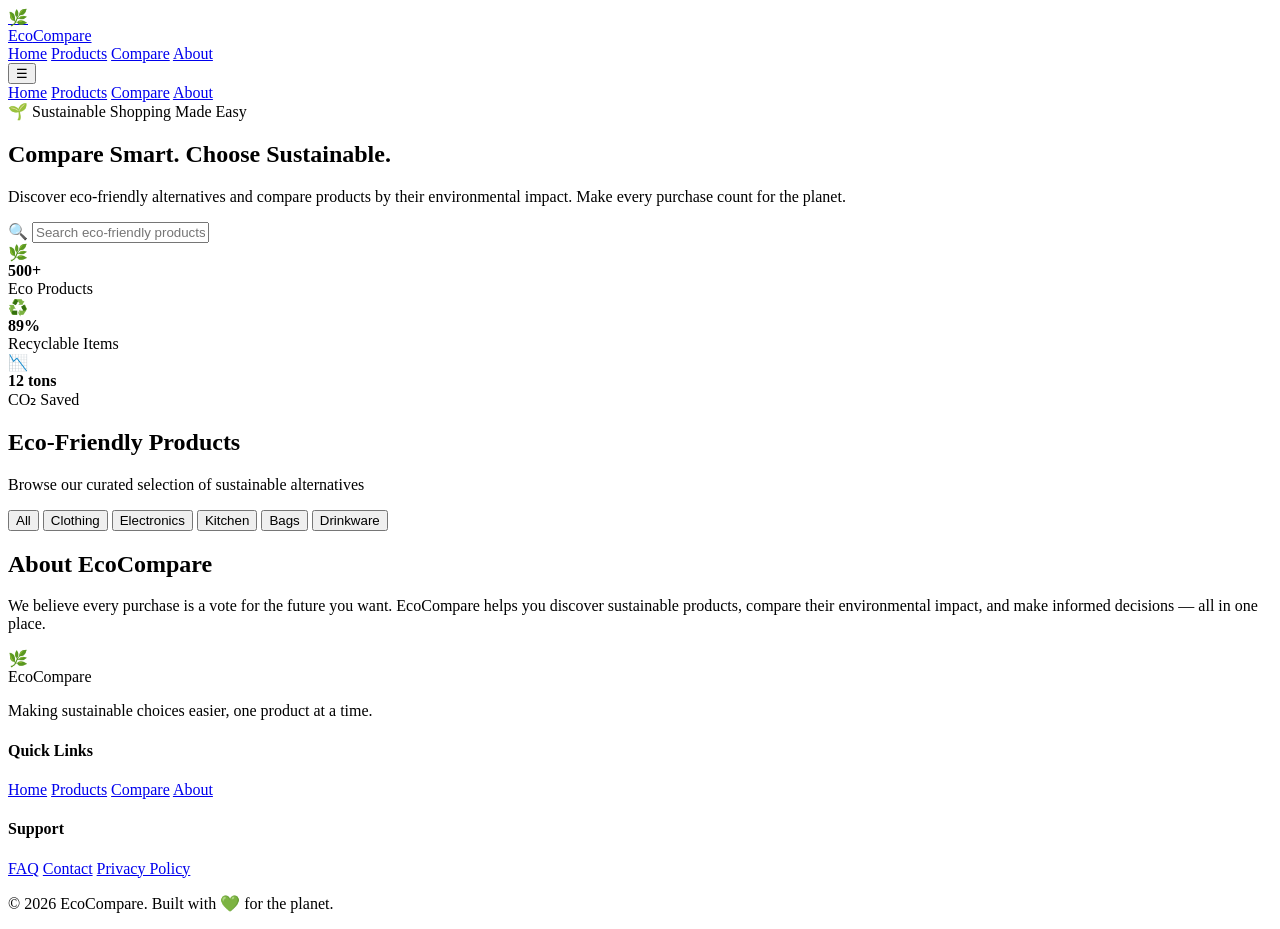
==== index.html @ d8091daf "Add files via upload" ====
<!DOCTYPE html>
<html lang="en">
<head>
  <meta charset="UTF-8" />
  <meta name="viewport" content="width=device-width, initial-scale=1.0" />
  <title>EcoCompare — Compare Smart. Choose Sustainable.</title>
  <meta name="description" content="Compare eco-friendly products side by side. Discover sustainable alternatives and make every purchase count for the planet." />
  <link rel="icon" href="/favicon.ico" />
  <link rel="stylesheet" href="/style.css" />
  <link href="https://fonts.googleapis.com/css2?family=Plus+Jakarta+Sans:wght@400;500;600;700;800&family=Space+Grotesk:wght@400;500;600;700&display=swap" rel="stylesheet" />
</head>
<body>

  <!-- Navbar -->
  <nav class="navbar" id="navbar">
    <div class="nav-container">
      <a href="#" class="logo">
        <div class="logo-icon">🌿</div>
        <span class="logo-text">Eco<span class="logo-highlight">Compare</span></span>
      </a>
      <div class="nav-links">
        <a href="#home">Home</a>
        <a href="#products">Products</a>
        <a href="#compare">Compare</a>
        <a href="#about">About</a>
      </div>
      <button class="mobile-menu-btn" id="mobileMenuBtn" aria-label="Toggle menu">☰</button>
    </div>
    <div class="mobile-nav" id="mobileNav">
      <a href="#home">Home</a>
      <a href="#products">Products</a>
      <a href="#compare">Compare</a>
      <a href="#about">About</a>
    </div>
  </nav>

  <!-- Hero Section -->
  <section class="hero" id="home">
    <div class="hero-bg-circle hero-bg-circle-1"></div>
    <div class="hero-bg-circle hero-bg-circle-2"></div>
    <div class="hero-content fade-in">
      <div class="hero-badge">
        <span>🌱</span> Sustainable Shopping Made Easy
      </div>
      <h1>Compare Smart. <span class="gradient-text">Choose Sustainable.</span></h1>
      <p class="hero-subtitle">
        Discover eco-friendly alternatives and compare products by their environmental impact. Make every purchase count for the planet.
      </p>
      <div class="search-container">
        <span class="search-icon">🔍</span>
        <input type="text" id="searchInput" placeholder="Search eco-friendly products..." />
      </div>
    </div>
    <div class="stats fade-in">
      <div class="stat-card">
        <div class="stat-icon">🌿</div>
        <div><strong>500+</strong><br /><span>Eco Products</span></div>
      </div>
      <div class="stat-card">
        <div class="stat-icon">♻️</div>
        <div><strong>89%</strong><br /><span>Recyclable Items</span></div>
      </div>
      <div class="stat-card">
        <div class="stat-icon">📉</div>
        <div><strong>12 tons</strong><br /><span>CO₂ Saved</span></div>
      </div>
    </div>
  </section>

  <!-- Products Section -->
  <section class="products-section" id="products">
    <div class="section-header fade-in">
      <h2>Eco-Friendly Products</h2>
      <p>Browse our curated selection of sustainable alternatives</p>
    </div>
    <div class="category-filters">
  <button onclick="filterCategory('All')">All</button>
  <button onclick="filterCategory('Clothing')">Clothing</button>
  <button onclick="filterCategory('Electronics')">Electronics</button>
  <button onclick="filterCategory('Kitchen')">Kitchen</button>
  <button onclick="filterCategory('Bags')">Bags</button>
  <button onclick="filterCategory('Drinkware')">Drinkware</button>
</div>
    <div class="products-grid" id="productsGrid">
      <!-- Cards injected by JS -->
    </div>
    
    <p class="no-results" id="noResults" style="display:none;">No products found matching your search.</p>
  </section>

  <!-- Comparison Section -->
  <section class="comparison-section" id="compare" style="display:none;">
    <div class="section-header fade-in">
      <h2>Product Comparison</h2>
      <p>See how your selected products stack up side by side</p>
    </div>
    <div class="comparison-table-wrapper" id="comparisonTableWrapper">
      <!-- Table injected by JS -->
    </div>
  </section>

  <p class="compare-hint" id="compareHint" style="display:none;">Select at least one more product to compare</p>

  <!-- About Section -->
  <section class="about-section" id="about">
    <div class="about-content fade-in">
      <h2>About EcoCompare</h2>
      <p>We believe every purchase is a vote for the future you want. EcoCompare helps you discover sustainable products, compare their environmental impact, and make informed decisions — all in one place.</p>
    </div>
  </section>

  <!-- Footer -->
  <footer class="footer">
    <div class="footer-container">
      <div class="footer-brand">
        <div class="logo">
          <div class="logo-icon">🌿</div>
          <span class="logo-text">Eco<span class="logo-highlight">Compare</span></span>
        </div>
        <p>Making sustainable choices easier, one product at a time.</p>
      </div>
      <div class="footer-links">
        <h4>Quick Links</h4>
        <a href="#home">Home</a>
        <a href="#products">Products</a>
        <a href="#compare">Compare</a>
        <a href="#about">About</a>
      </div>
      <div class="footer-links">
        <h4>Support</h4>
        <a href="#">FAQ</a>
        <a href="#">Contact</a>
        <a href="#">Privacy Policy</a>
      </div>
    </div>
    <div class="footer-bottom">
      <p>© 2026 EcoCompare. Built with 💚 for the planet.</p>
    </div>
  </footer>

  <script src="/script.js"></script>
</body>
</html>
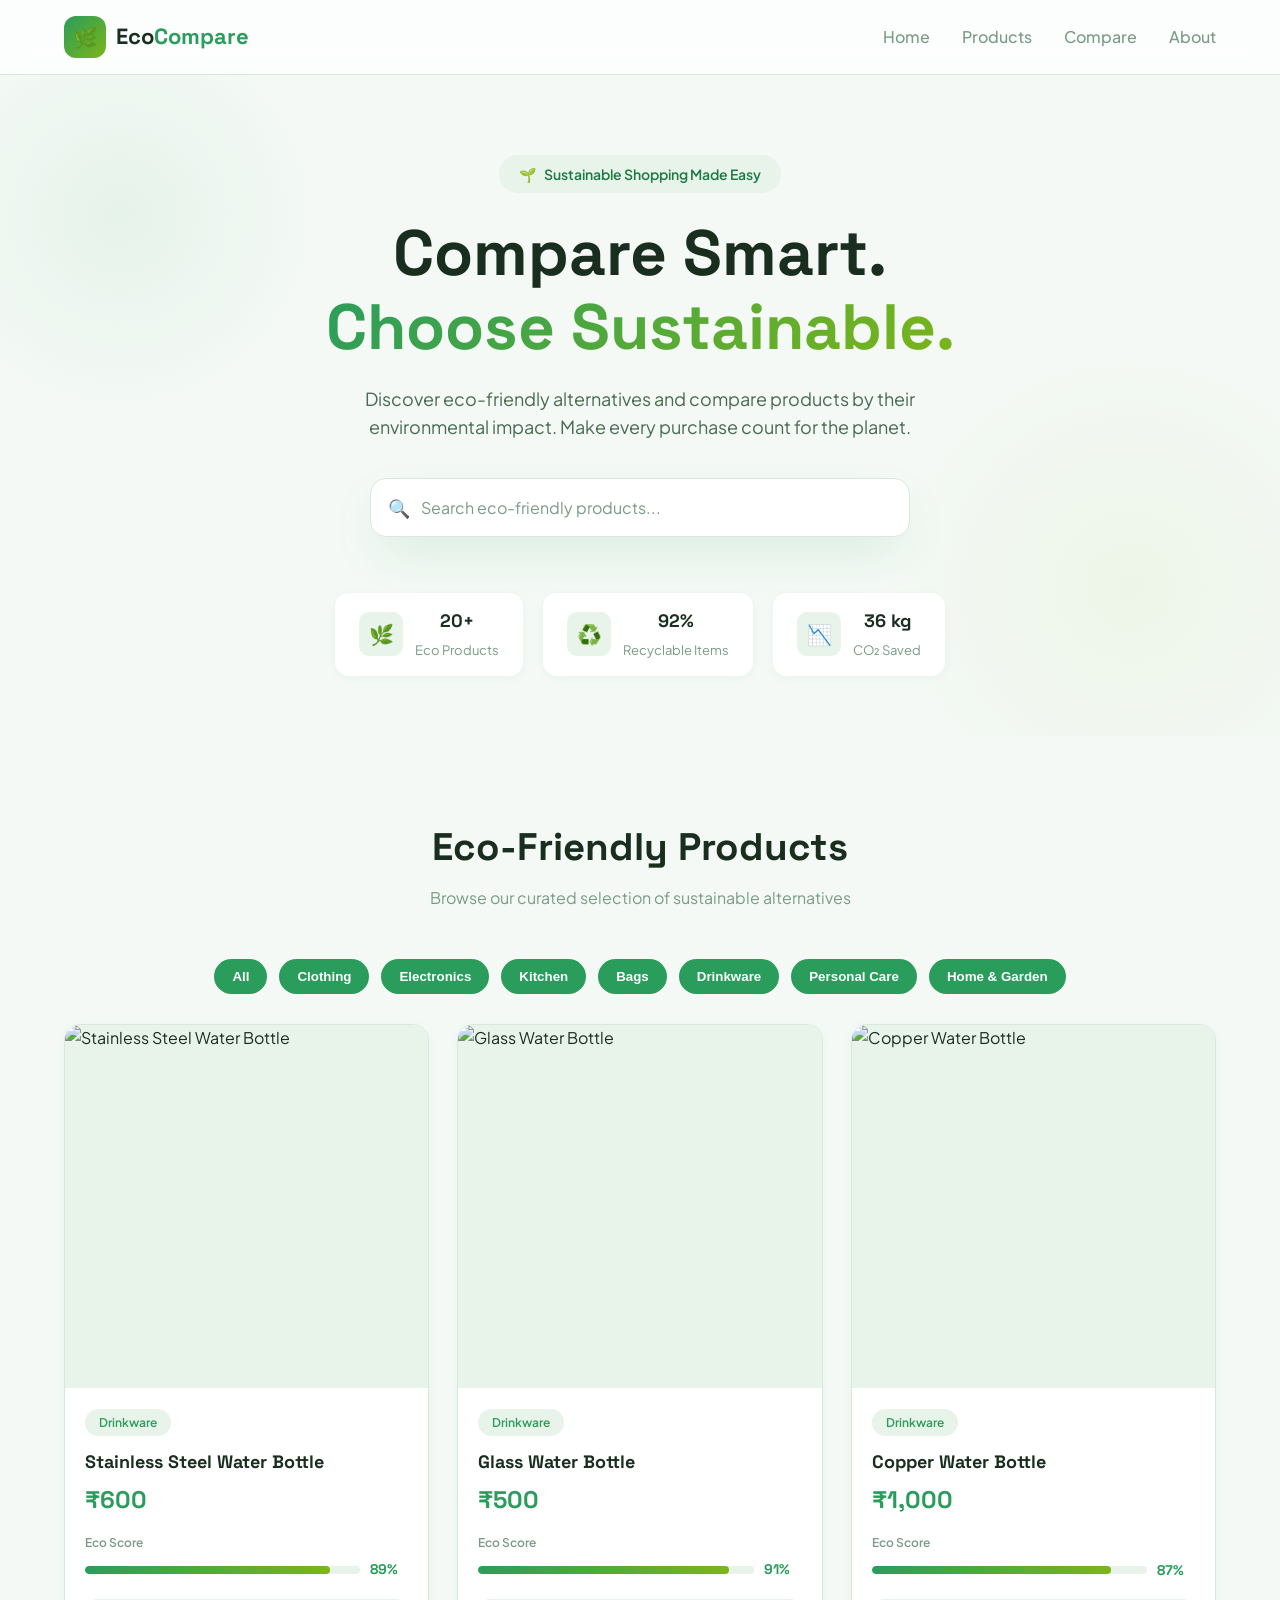
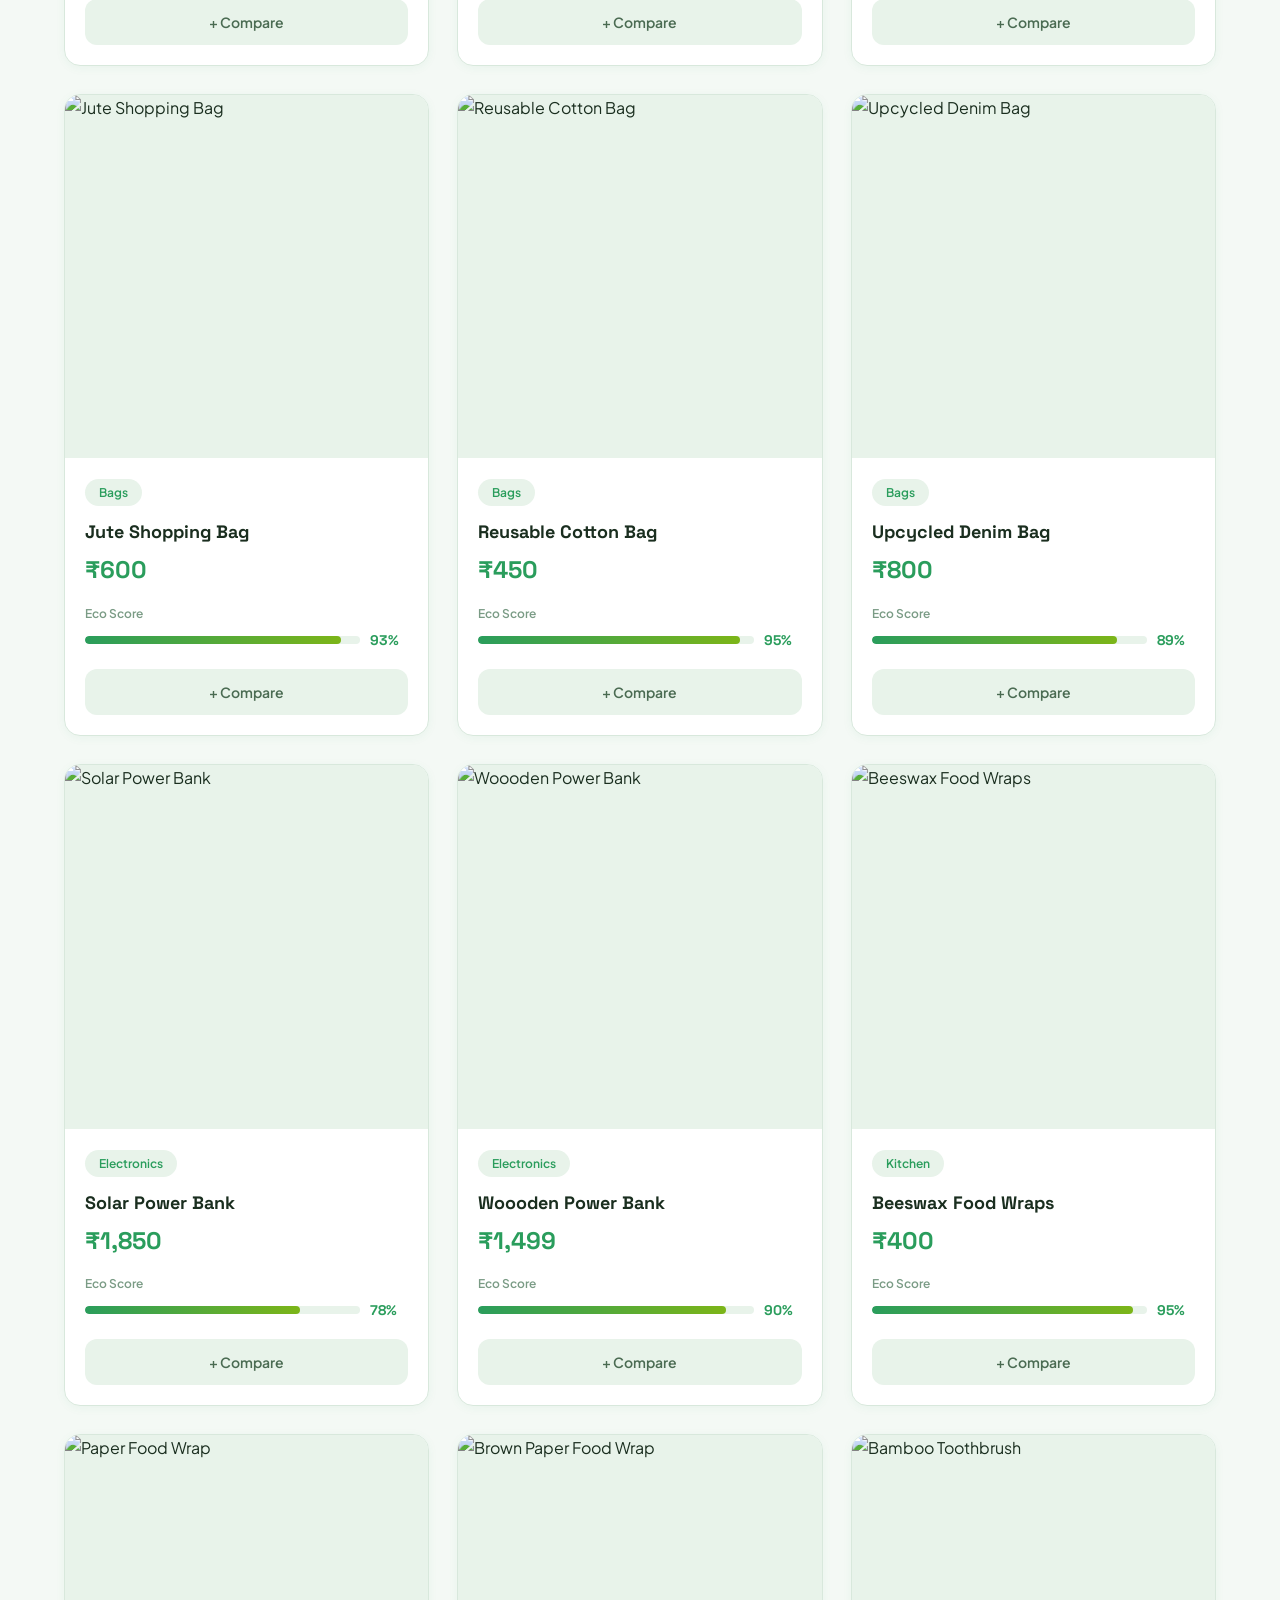
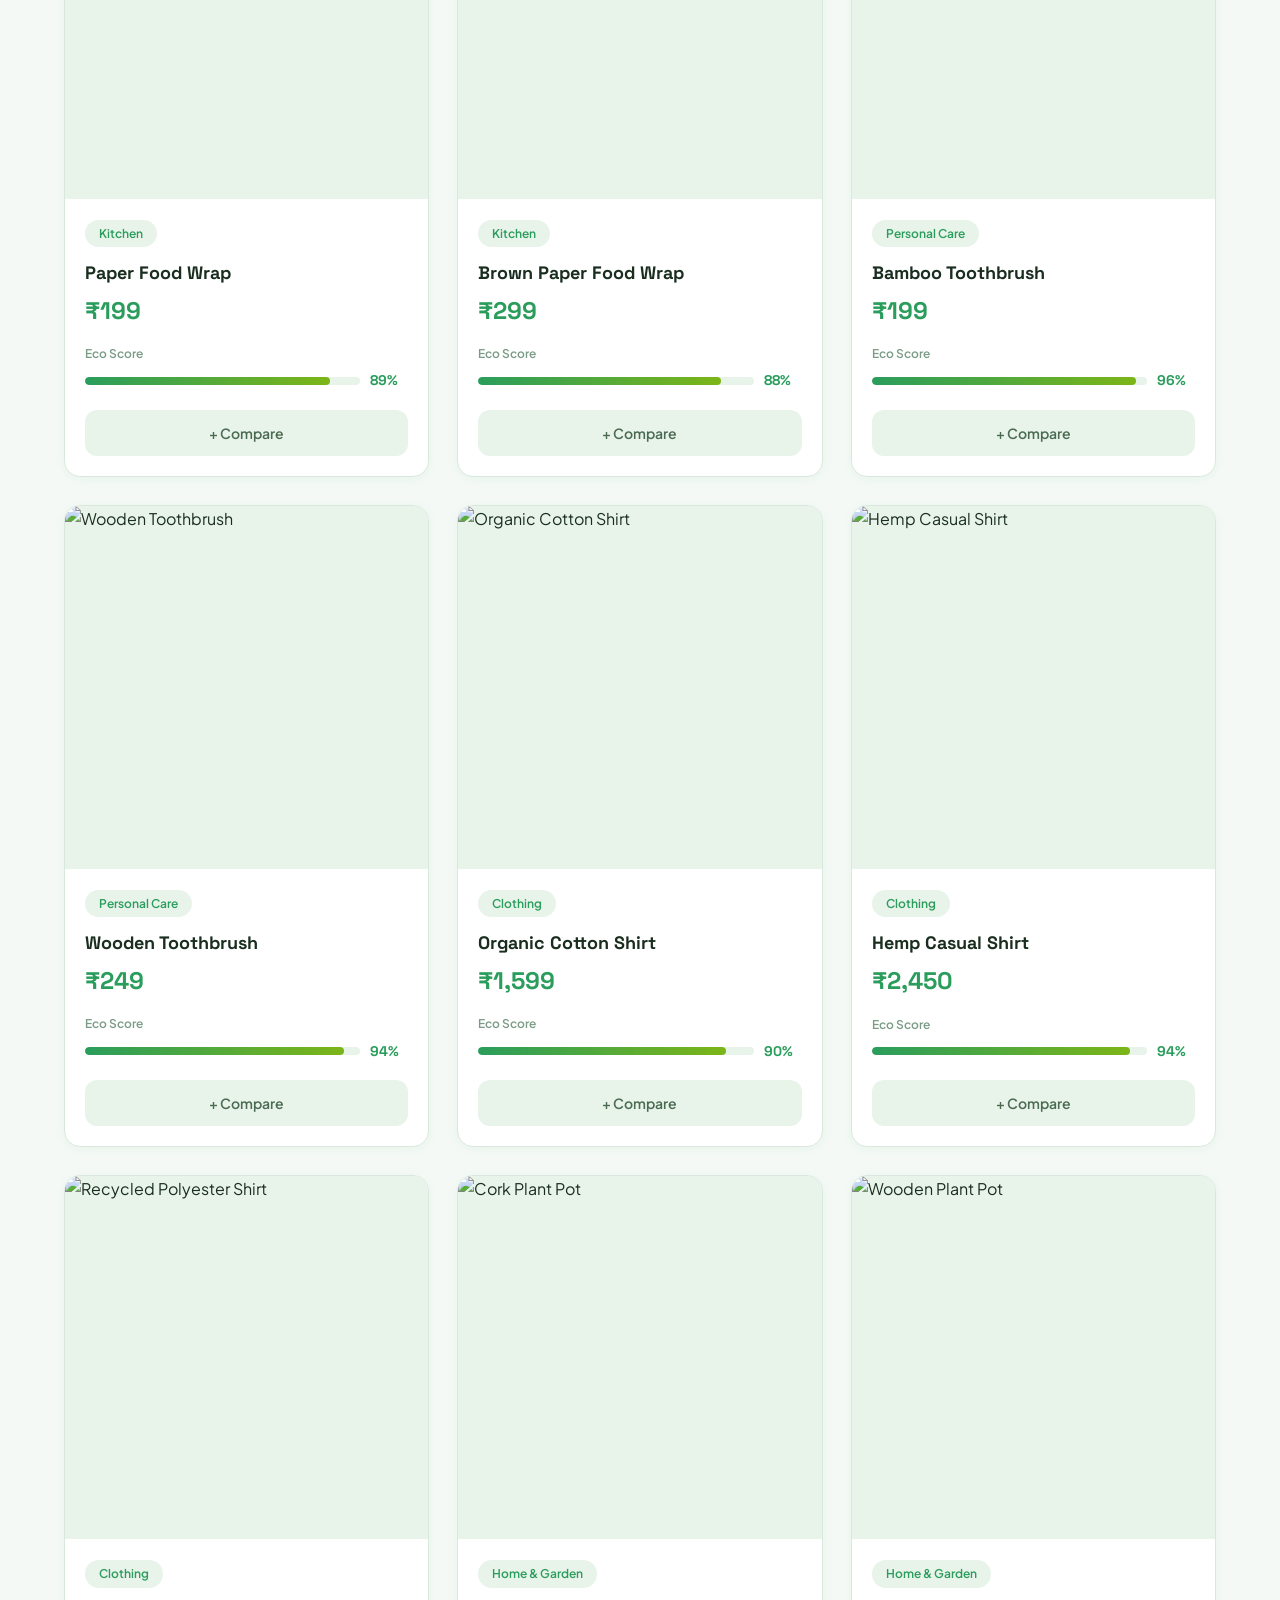
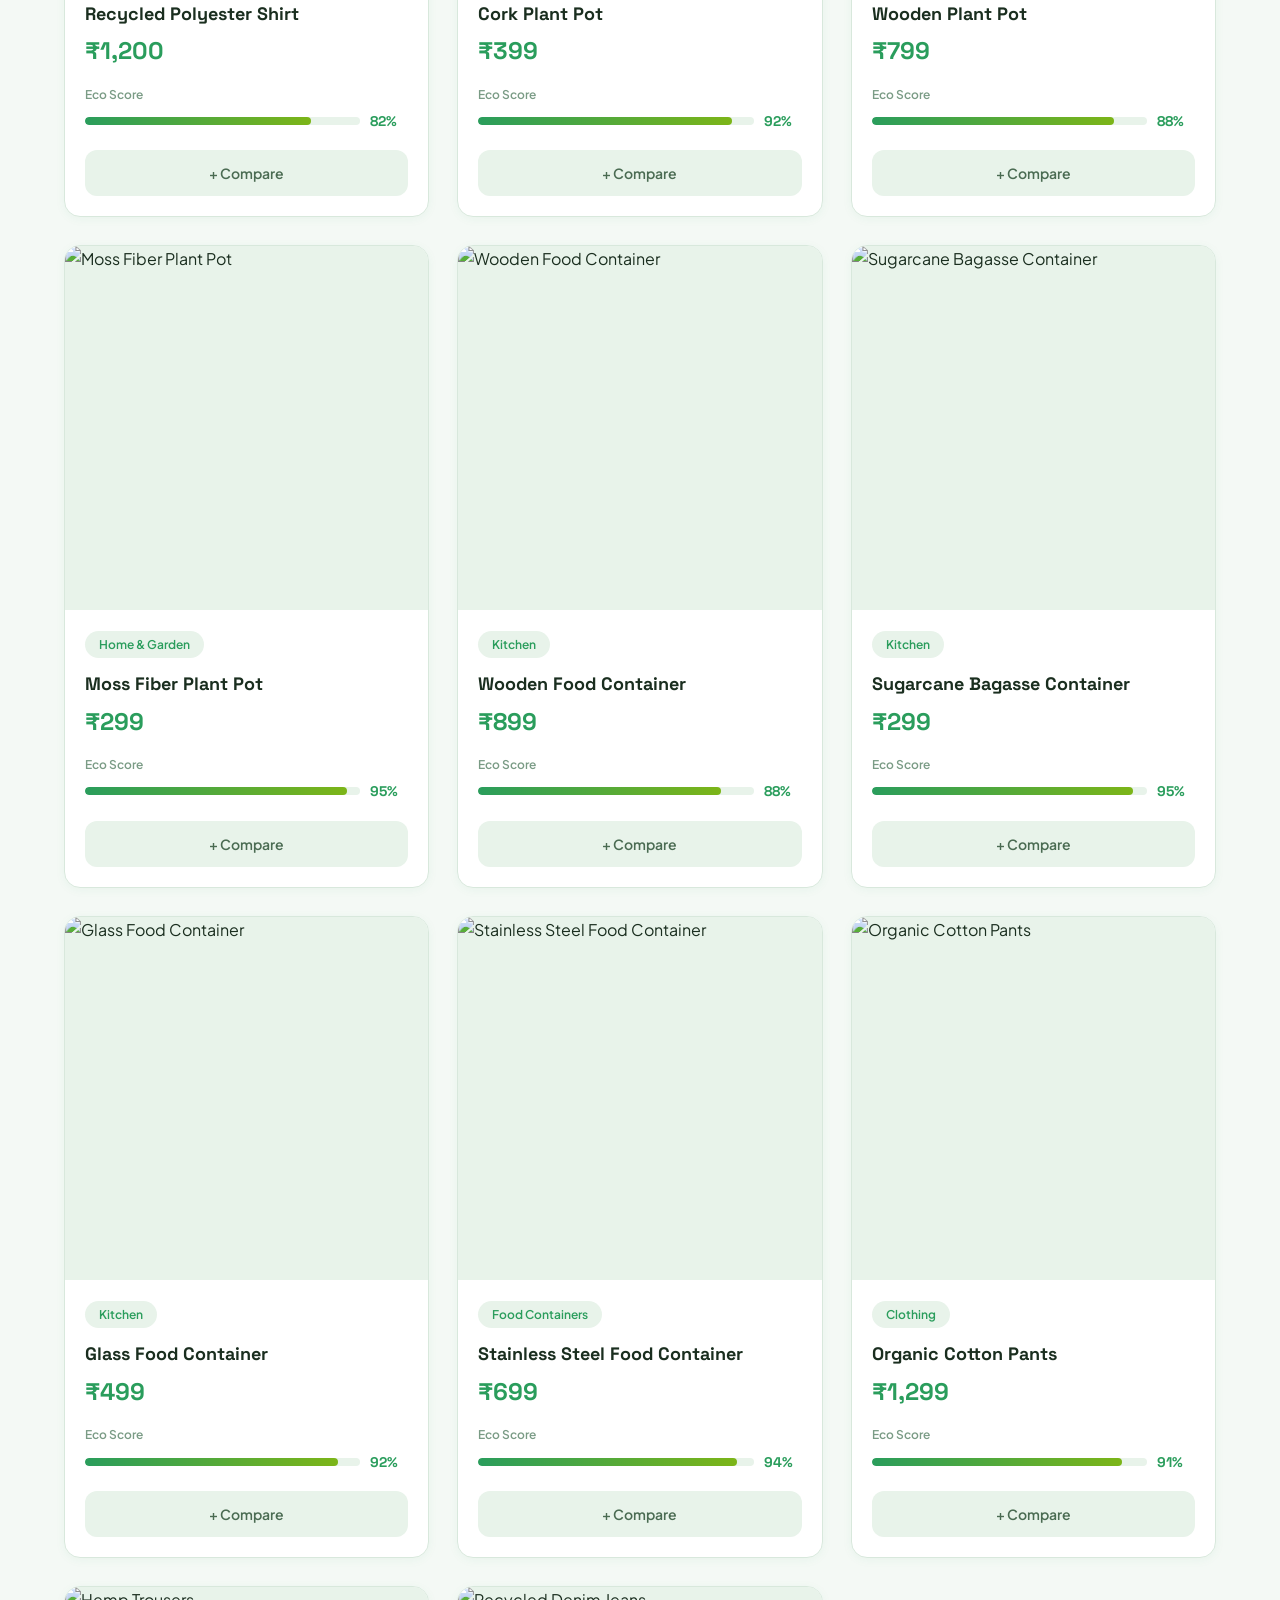
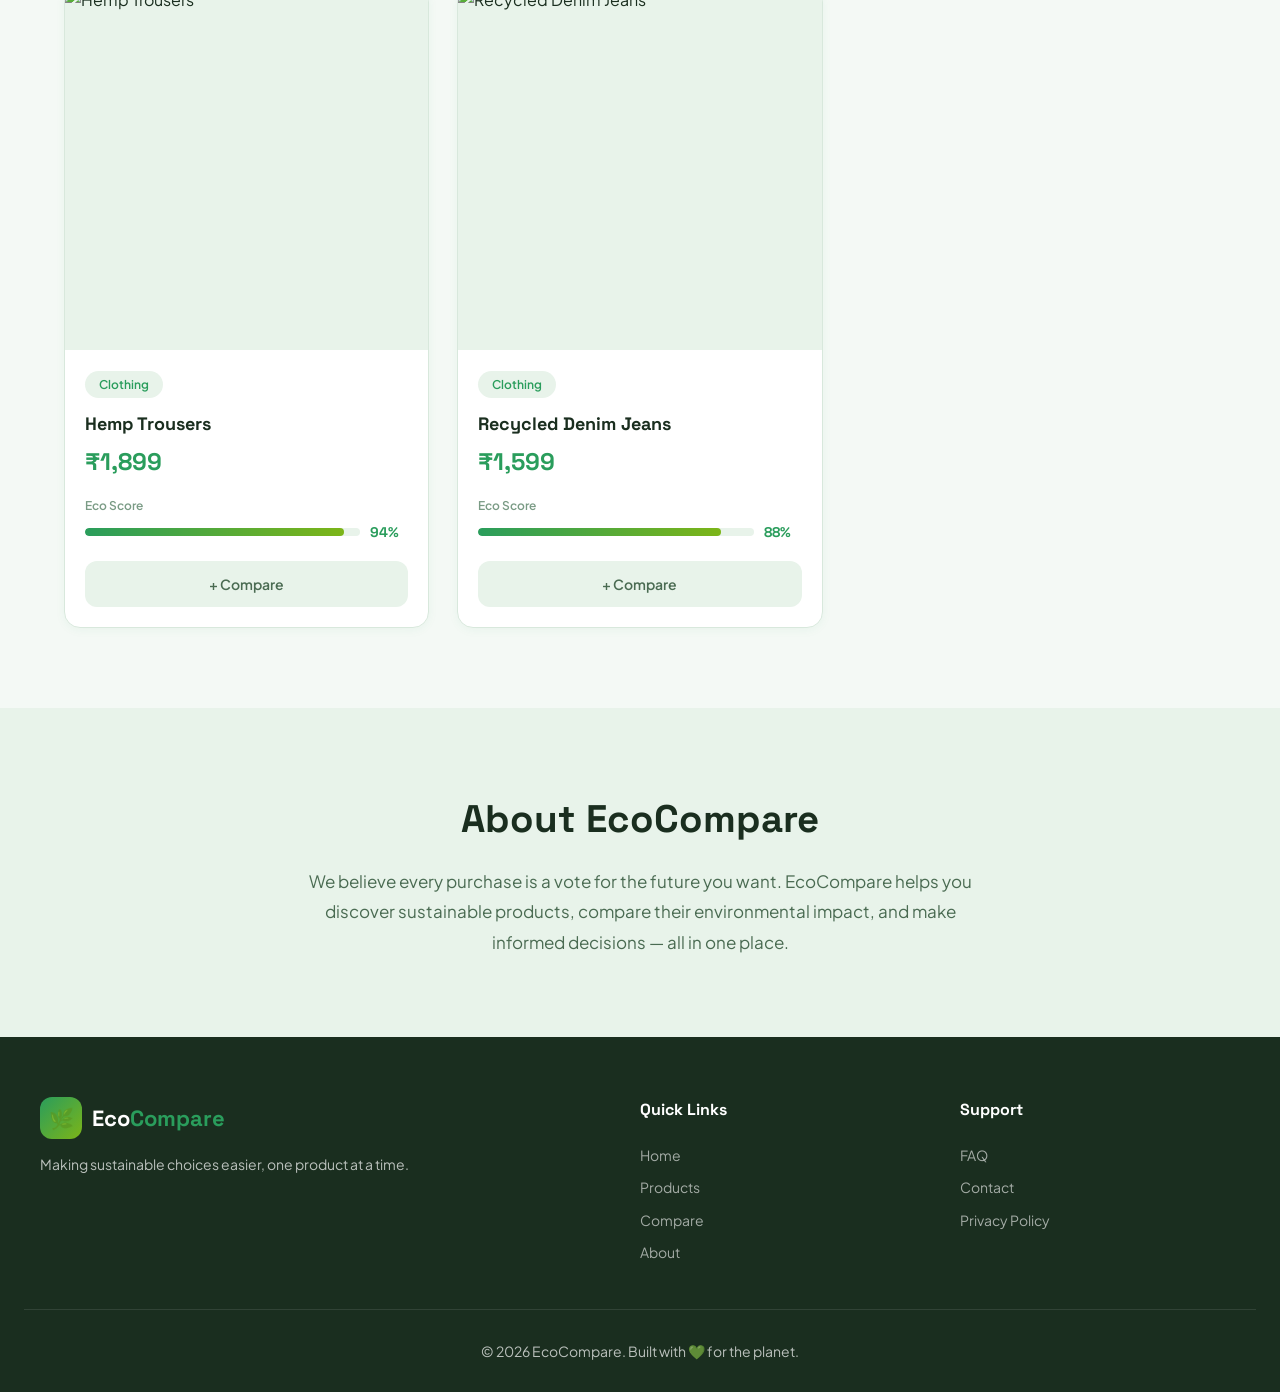
==== commit f63f8716: "Revise product stats and enhance category filters Updated product statistics and added new categorie" ====
--- a/index.html
+++ b/index.html
@@ -54,15 +54,15 @@
     <div class="stats fade-in">
       <div class="stat-card">
         <div class="stat-icon">🌿</div>
-        <div><strong>500+</strong><br /><span>Eco Products</span></div>
+        <div><strong>20+</strong><br /><span>Eco Products</span></div>
       </div>
       <div class="stat-card">
         <div class="stat-icon">♻️</div>
-        <div><strong>89%</strong><br /><span>Recyclable Items</span></div>
+        <div><strong>92%</strong><br /><span>Recyclable Items</span></div>
       </div>
       <div class="stat-card">
         <div class="stat-icon">📉</div>
-        <div><strong>12 tons</strong><br /><span>CO₂ Saved</span></div>
+        <div><strong>36 kg</strong><br /><span>CO₂ Saved</span></div>
       </div>
     </div>
   </section>
@@ -74,12 +74,14 @@
       <p>Browse our curated selection of sustainable alternatives</p>
     </div>
     <div class="category-filters">
-  <button onclick="filterCategory('All')">All</button>
-  <button onclick="filterCategory('Clothing')">Clothing</button>
-  <button onclick="filterCategory('Electronics')">Electronics</button>
-  <button onclick="filterCategory('Kitchen')">Kitchen</button>
-  <button onclick="filterCategory('Bags')">Bags</button>
-  <button onclick="filterCategory('Drinkware')">Drinkware</button>
+<button onclick="filterCategory('All')">All</button>
+<button onclick="filterCategory('Clothing')">Clothing</button>
+<button onclick="filterCategory('Electronics')">Electronics</button>
+<button onclick="filterCategory('Kitchen')">Kitchen</button>
+<button onclick="filterCategory('Bags')">Bags</button>
+<button onclick="filterCategory('Drinkware')">Drinkware</button>
+<button onclick="filterCategory('Personal Care')">Personal Care</button>
+<button onclick="filterCategory('Home & Garden')">Home & Garden</button>
 </div>
     <div class="products-grid" id="productsGrid">
       <!-- Cards injected by JS -->
--- a/style.css
+++ b/style.css
@@ -0,0 +1,743 @@
+/* ===== CSS Variables ===== */
+:root {
+  --primary: #2a9d5c;
+  --primary-light: #34c06d;
+  --primary-dark: #1e7a45;
+  --accent: #7cb518;
+  --background: #f4f9f5;
+  --card-bg: #ffffff;
+  --text-dark: #1a2e1f;
+  --text-medium: #4a6b52;
+  --text-light: #7a9b85;
+  --border: #d8e8dc;
+  --secondary-bg: #e8f3ea;
+  --destructive: #e84855;
+  --shadow-sm: 0 2px 12px -2px rgba(42, 157, 92, 0.08);
+  --shadow-md: 0 8px 30px -6px rgba(42, 157, 92, 0.12);
+  --shadow-lg: 0 20px 50px -12px rgba(42, 157, 92, 0.18);
+  --radius: 16px;
+  --font-heading: 'Space Grotesk', sans-serif;
+  --font-body: 'Plus Jakarta Sans', sans-serif;
+}
+
+/* ===== Reset & Base ===== */
+*, *::before, *::after {
+  margin: 0;
+  padding: 0;
+  box-sizing: border-box;
+}
+
+html {
+  scroll-behavior: smooth;
+}
+
+body {
+  font-family: var(--font-body);
+  background: var(--background);
+  color: var(--text-dark);
+  line-height: 1.6;
+}
+
+h1, h2, h3, h4, h5, h6 {
+  font-family: var(--font-heading);
+}
+
+a {
+  text-decoration: none;
+  color: inherit;
+}
+
+img {
+  max-width: 100%;
+  display: block;
+}
+
+/* ===== Animations ===== */
+.fade-in {
+  opacity: 0;
+  transform: translateY(24px);
+  transition: opacity 0.7s ease, transform 0.7s ease;
+}
+
+.fade-in.visible {
+  opacity: 1;
+  transform: translateY(0);
+}
+
+/* ===== Navbar ===== */
+.navbar {
+  position: sticky;
+  top: 0;
+  z-index: 100;
+  background: rgba(255, 255, 255, 0.75);
+  backdrop-filter: blur(14px);
+  border-bottom: 1px solid var(--border);
+}
+
+.nav-container {
+  max-width: 1200px;
+  margin: 0 auto;
+  padding: 16px 24px;
+  display: flex;
+  align-items: center;
+  justify-content: space-between;
+}
+
+.logo {
+  display: flex;
+  align-items: center;
+  gap: 10px;
+}
+
+.logo-icon {
+  width: 42px;
+  height: 42px;
+  border-radius: 12px;
+  background: linear-gradient(135deg, var(--primary), var(--accent));
+  display: flex;
+  align-items: center;
+  justify-content: center;
+  font-size: 20px;
+  transition: transform 0.3s;
+}
+
+.logo:hover .logo-icon {
+  transform: scale(1.1);
+}
+
+.logo-text {
+  font-family: var(--font-heading);
+  font-size: 22px;
+  font-weight: 700;
+  color: var(--text-dark);
+}
+
+.logo-highlight {
+  color: var(--primary);
+}
+
+.nav-links {
+  display: flex;
+  gap: 32px;
+}
+
+.nav-links a {
+  font-weight: 500;
+  color: var(--text-light);
+  transition: color 0.2s;
+  position: relative;
+}
+
+.nav-links a::after {
+  content: '';
+  position: absolute;
+  bottom: -4px;
+  left: 0;
+  width: 0;
+  height: 2px;
+  background: var(--primary);
+  transition: width 0.3s;
+}
+
+.nav-links a:hover {
+  color: var(--primary);
+}
+
+.nav-links a:hover::after {
+  width: 100%;
+}
+
+.mobile-menu-btn {
+  display: none;
+  background: none;
+  border: none;
+  font-size: 24px;
+  cursor: pointer;
+  color: var(--text-dark);
+}
+
+.mobile-nav {
+  display: none;
+  flex-direction: column;
+  gap: 8px;
+  padding: 0 24px 16px;
+}
+
+.mobile-nav a {
+  padding: 10px 0;
+  font-weight: 500;
+  color: var(--text-medium);
+  border-bottom: 1px solid var(--border);
+}
+
+.mobile-nav.open {
+  display: flex;
+}
+
+/* ===== Hero ===== */
+.hero {
+  position: relative;
+  overflow: hidden;
+  padding: 80px 24px 60px;
+  text-align: center;
+}
+
+.hero-bg-circle {
+  position: absolute;
+  border-radius: 50%;
+  pointer-events: none;
+}
+
+.hero-bg-circle-1 {
+  width: 400px;
+  height: 400px;
+  top: -60px;
+  left: -80px;
+  background: radial-gradient(circle, rgba(42, 157, 92, 0.07), transparent 70%);
+}
+
+.hero-bg-circle-2 {
+  width: 500px;
+  height: 500px;
+  bottom: -100px;
+  right: -100px;
+  background: radial-gradient(circle, rgba(124, 181, 24, 0.06), transparent 70%);
+}
+
+.hero-content {
+  max-width: 720px;
+  margin: 0 auto;
+  position: relative;
+  z-index: 1;
+}
+
+.hero-badge {
+  display: inline-flex;
+  align-items: center;
+  gap: 8px;
+  padding: 8px 20px;
+  border-radius: 999px;
+  background: var(--secondary-bg);
+  color: var(--primary-dark);
+  font-size: 14px;
+  font-weight: 600;
+  margin-bottom: 24px;
+}
+
+.hero h1 {
+  font-size: clamp(2.2rem, 6vw, 4rem);
+  font-weight: 800;
+  line-height: 1.15;
+  margin-bottom: 20px;
+}
+
+.gradient-text {
+  background: linear-gradient(135deg, var(--primary), var(--accent));
+  -webkit-background-clip: text;
+  -webkit-text-fill-color: transparent;
+  background-clip: text;
+}
+
+.hero-subtitle {
+  font-size: 18px;
+  color: var(--text-medium);
+  max-width: 600px;
+  margin: 0 auto 36px;
+}
+
+.search-container {
+  max-width: 540px;
+  margin: 0 auto;
+  position: relative;
+}
+
+.search-icon {
+  position: absolute;
+  left: 18px;
+  top: 50%;
+  transform: translateY(-50%);
+  font-size: 18px;
+}
+
+.search-container input {
+  width: 100%;
+  padding: 18px 24px 18px 50px;
+  border: 1px solid var(--border);
+  border-radius: var(--radius);
+  background: var(--card-bg);
+  font-size: 16px;
+  font-family: var(--font-body);
+  color: var(--text-dark);
+  box-shadow: var(--shadow-lg);
+  transition: border-color 0.3s, box-shadow 0.3s;
+  outline: none;
+}
+
+.search-container input::placeholder {
+  color: var(--text-light);
+}
+
+.search-container input:focus {
+  border-color: var(--primary);
+  box-shadow: var(--shadow-lg), 0 0 0 3px rgba(42, 157, 92, 0.12);
+}
+
+/* Stats */
+.stats {
+  display: flex;
+  flex-wrap: wrap;
+  justify-content: center;
+  gap: 20px;
+  margin-top: 56px;
+  position: relative;
+  z-index: 1;
+}
+
+.stat-card {
+  display: flex;
+  align-items: center;
+  gap: 12px;
+  padding: 14px 24px;
+  background: var(--card-bg);
+  border-radius: 14px;
+  box-shadow: var(--shadow-sm);
+  transition: box-shadow 0.3s, transform 0.3s;
+}
+
+.stat-card:hover {
+  box-shadow: var(--shadow-md);
+  transform: translateY(-3px);
+}
+
+.stat-icon {
+  width: 44px;
+  height: 44px;
+  border-radius: 10px;
+  background: var(--secondary-bg);
+  display: flex;
+  align-items: center;
+  justify-content: center;
+  font-size: 20px;
+}
+
+.stat-card strong {
+  font-family: var(--font-heading);
+  font-size: 18px;
+  color: var(--text-dark);
+}
+
+.stat-card span {
+  font-size: 13px;
+  color: var(--text-light);
+}
+
+/* ===== Products Section ===== */
+.products-section {
+  max-width: 1200px;
+  margin: 0 auto;
+  padding: 80px 24px;
+}
+.category-filters {
+  display: flex;
+  flex-wrap: wrap;
+  gap: 12px;
+  justify-content: center;
+  margin-bottom: 30px;
+}
+
+.category-filters button {
+  padding: 10px 18px;
+  border-radius: 20px;
+  border: none;
+  background: #2a9d5c;   /* green */
+  color: white;
+  cursor: pointer;
+  font-weight: 600;
+  transition: 0.3s;
+}
+
+.category-filters button:hover {
+  background: #1e7a45;  /* darker green */
+}
+.section-header {
+  text-align: center;
+  margin-bottom: 48px;
+}
+
+.section-header h2 {
+  font-size: clamp(1.8rem, 4vw, 2.4rem);
+  font-weight: 700;
+  margin-bottom: 8px;
+}
+
+.section-header p {
+  color: var(--text-light);
+  font-size: 16px;
+}
+
+.products-grid {
+  display: grid;
+  grid-template-columns: repeat(auto-fill, minmax(320px, 1fr));
+  gap: 28px;
+}
+
+/* Product Card */
+.product-card {
+  background: var(--card-bg);
+  border-radius: var(--radius);
+  overflow: hidden;
+  border: 1px solid var(--border);
+  box-shadow: var(--shadow-sm);
+  transition: box-shadow 0.3s, transform 0.3s;
+  opacity: 0;
+  transform: translateY(30px);
+  animation: cardFadeIn 0.5s ease forwards;
+}
+
+.product-card:nth-child(1) { animation-delay: 0s; }
+.product-card:nth-child(2) { animation-delay: 0.1s; }
+.product-card:nth-child(3) { animation-delay: 0.2s; }
+.product-card:nth-child(4) { animation-delay: 0.3s; }
+.product-card:nth-child(5) { animation-delay: 0.4s; }
+.product-card:nth-child(6) { animation-delay: 0.5s; }
+
+@keyframes cardFadeIn {
+  to {
+    opacity: 1;
+    transform: translateY(0);
+  }
+}
+
+.product-card:hover {
+  box-shadow: var(--shadow-md);
+  transform: translateY(-6px);
+}
+
+.product-card .card-image {
+  aspect-ratio: 1;
+  overflow: hidden;
+  background: var(--secondary-bg);
+}
+
+.product-card .card-image img {
+  width: 100%;
+  height: 100%;
+  object-fit: cover;
+  transition: transform 0.5s;
+}
+
+.product-card:hover .card-image img {
+  transform: scale(1.08);
+}
+
+.card-body {
+  padding: 20px;
+}
+
+.card-category {
+  display: inline-block;
+  font-size: 12px;
+  font-weight: 600;
+  color: var(--primary);
+  background: var(--secondary-bg);
+  padding: 4px 14px;
+  border-radius: 999px;
+}
+
+.card-name {
+  font-family: var(--font-heading);
+  font-size: 18px;
+  font-weight: 700;
+  margin: 12px 0 4px;
+  color: var(--text-dark);
+}
+
+.card-price {
+  font-family: var(--font-heading);
+  font-size: 24px;
+  font-weight: 700;
+  color: var(--primary);
+  margin-bottom: 14px;
+}
+
+
+/* Eco Score Bar */
+.eco-score-label {
+  font-size: 12px;
+  color: var(--text-light);
+  font-weight: 600;
+  margin-bottom: 6px;
+}
+
+.eco-score-row {
+  display: flex;
+  align-items: center;
+  gap: 10px;
+  margin-bottom: 18px;
+}
+
+.eco-bar-track {
+  flex: 1;
+  height: 8px;
+  background: var(--secondary-bg);
+  border-radius: 999px;
+  overflow: hidden;
+}
+
+.eco-bar-fill {
+  height: 100%;
+  border-radius: 999px;
+  background: linear-gradient(90deg, var(--primary), var(--accent));
+  width: 0%;
+  transition: width 1s ease;
+}
+
+.eco-score-value {
+  font-family: var(--font-heading);
+  font-size: 14px;
+  font-weight: 700;
+  color: var(--primary);
+  min-width: 38px;
+}
+
+/* Compare Button */
+.compare-btn {
+  width: 100%;
+  padding: 14px;
+  border: none;
+  border-radius: 12px;
+  font-family: var(--font-body);
+  font-size: 14px;
+  font-weight: 600;
+  cursor: pointer;
+  display: flex;
+  align-items: center;
+  justify-content: center;
+  gap: 8px;
+  transition: all 0.3s;
+  background: var(--secondary-bg);
+  color: var(--text-medium);
+}
+
+.compare-btn:hover {
+  background: var(--primary);
+  color: white;
+}
+
+.compare-btn.selected {
+  background: linear-gradient(135deg, var(--primary), var(--accent));
+  color: white;
+}
+
+.no-results {
+  text-align: center;
+  color: var(--text-light);
+  padding: 60px 0;
+  font-size: 16px;
+}
+
+/* ===== Comparison Section ===== */
+.comparison-section {
+  max-width: 1200px;
+  margin: 0 auto;
+  padding: 0 24px 80px;
+}
+
+.comparison-table-wrapper {
+  overflow-x: auto;
+}
+
+.comparison-table {
+  width: 100%;
+  border-collapse: collapse;
+  background: var(--card-bg);
+  border-radius: var(--radius);
+  overflow: hidden;
+  box-shadow: var(--shadow-lg);
+  border: 1px solid var(--border);
+  min-width: 500px;
+}
+
+.comparison-table th,
+.comparison-table td {
+  padding: 18px 20px;
+  text-align: center;
+  vertical-align: middle;
+}
+
+.comparison-table thead th {
+  background: var(--secondary-bg);
+  font-family: var(--font-heading);
+  font-weight: 700;
+  font-size: 14px;
+  color: var(--text-medium);
+}
+
+.comparison-table thead th:first-child {
+  text-align: left;
+}
+
+.comparison-table tbody tr {
+  border-top: 1px solid var(--border);
+}
+
+.comparison-table tbody tr:nth-child(even) {
+  background: rgba(232, 243, 234, 0.3);
+}
+
+.comparison-table tbody td:first-child {
+  text-align: left;
+  font-weight: 600;
+  color: var(--text-dark);
+  display: flex;
+  align-items: center;
+  gap: 10px;
+}
+
+.comparison-table tbody td {
+  font-size: 14px;
+  font-weight: 500;
+  color: var(--text-dark);
+}
+
+.compare-product-img {
+  width: 56px;
+  height: 56px;
+  border-radius: 12px;
+  object-fit: cover;
+}
+
+.remove-btn {
+  background: none;
+  border: none;
+  cursor: pointer;
+  font-size: 16px;
+  color: var(--text-light);
+  transition: color 0.2s;
+  padding: 4px;
+}
+
+.remove-btn:hover {
+  color: var(--destructive);
+}
+
+.compare-hint {
+  text-align: center;
+  color: var(--text-light);
+  padding-bottom: 40px;
+}
+
+/* ===== About Section ===== */
+.about-section {
+  background: var(--secondary-bg);
+  padding: 80px 24px;
+}
+
+.about-content {
+  max-width: 700px;
+  margin: 0 auto;
+  text-align: center;
+}
+
+.about-content h2 {
+  font-size: clamp(1.8rem, 4vw, 2.4rem);
+  margin-bottom: 16px;
+}
+
+.about-content p {
+  color: var(--text-medium);
+  font-size: 17px;
+  line-height: 1.8;
+}
+
+/* ===== Footer ===== */
+.footer {
+  background: var(--text-dark);
+  color: rgba(255, 255, 255, 0.7);
+  padding: 60px 24px 0;
+}
+
+.footer-container {
+  max-width: 1200px;
+  margin: 0 auto;
+  display: grid;
+  grid-template-columns: 2fr 1fr 1fr;
+  gap: 40px;
+}
+
+.footer-brand p {
+  margin-top: 14px;
+  font-size: 14px;
+  line-height: 1.7;
+}
+
+.footer-brand .logo-text {
+  color: white;
+}
+
+.footer-links h4 {
+  color: white;
+  font-family: var(--font-heading);
+  margin-bottom: 16px;
+  font-size: 16px;
+}
+
+.footer-links a {
+  display: block;
+  color: rgba(255, 255, 255, 0.6);
+  font-size: 14px;
+  padding: 5px 0;
+  transition: color 0.2s;
+}
+
+.footer-links a:hover {
+  color: var(--primary-light);
+}
+
+.footer-bottom {
+  text-align: center;
+  padding: 30px 0;
+  margin-top: 40px;
+  border-top: 1px solid rgba(255, 255, 255, 0.1);
+  font-size: 14px;
+}
+
+/* ===== Responsive ===== */
+@media (max-width: 768px) {
+  .nav-links {
+    display: none;
+  }
+
+  .mobile-menu-btn {
+    display: block;
+  }
+
+  .products-grid {
+    grid-template-columns: 1fr;
+  }
+
+  .footer-container {
+    grid-template-columns: 1fr;
+    gap: 30px;
+  }
+
+  .stats {
+    flex-direction: column;
+    align-items: center;
+  }
+
+  .hero {
+    padding: 60px 24px 40px;
+  }
+}
+.best-product {
+  margin-top: 20px;
+  padding: 16px;
+  background: #e8f5e9;
+  border-left: 6px solid #2a9d5c;
+  font-size: 16px;
+  font-weight: 600;
+  color: #1e7a45;
+  border-radius: 10px;
+  text-align: center;
+}
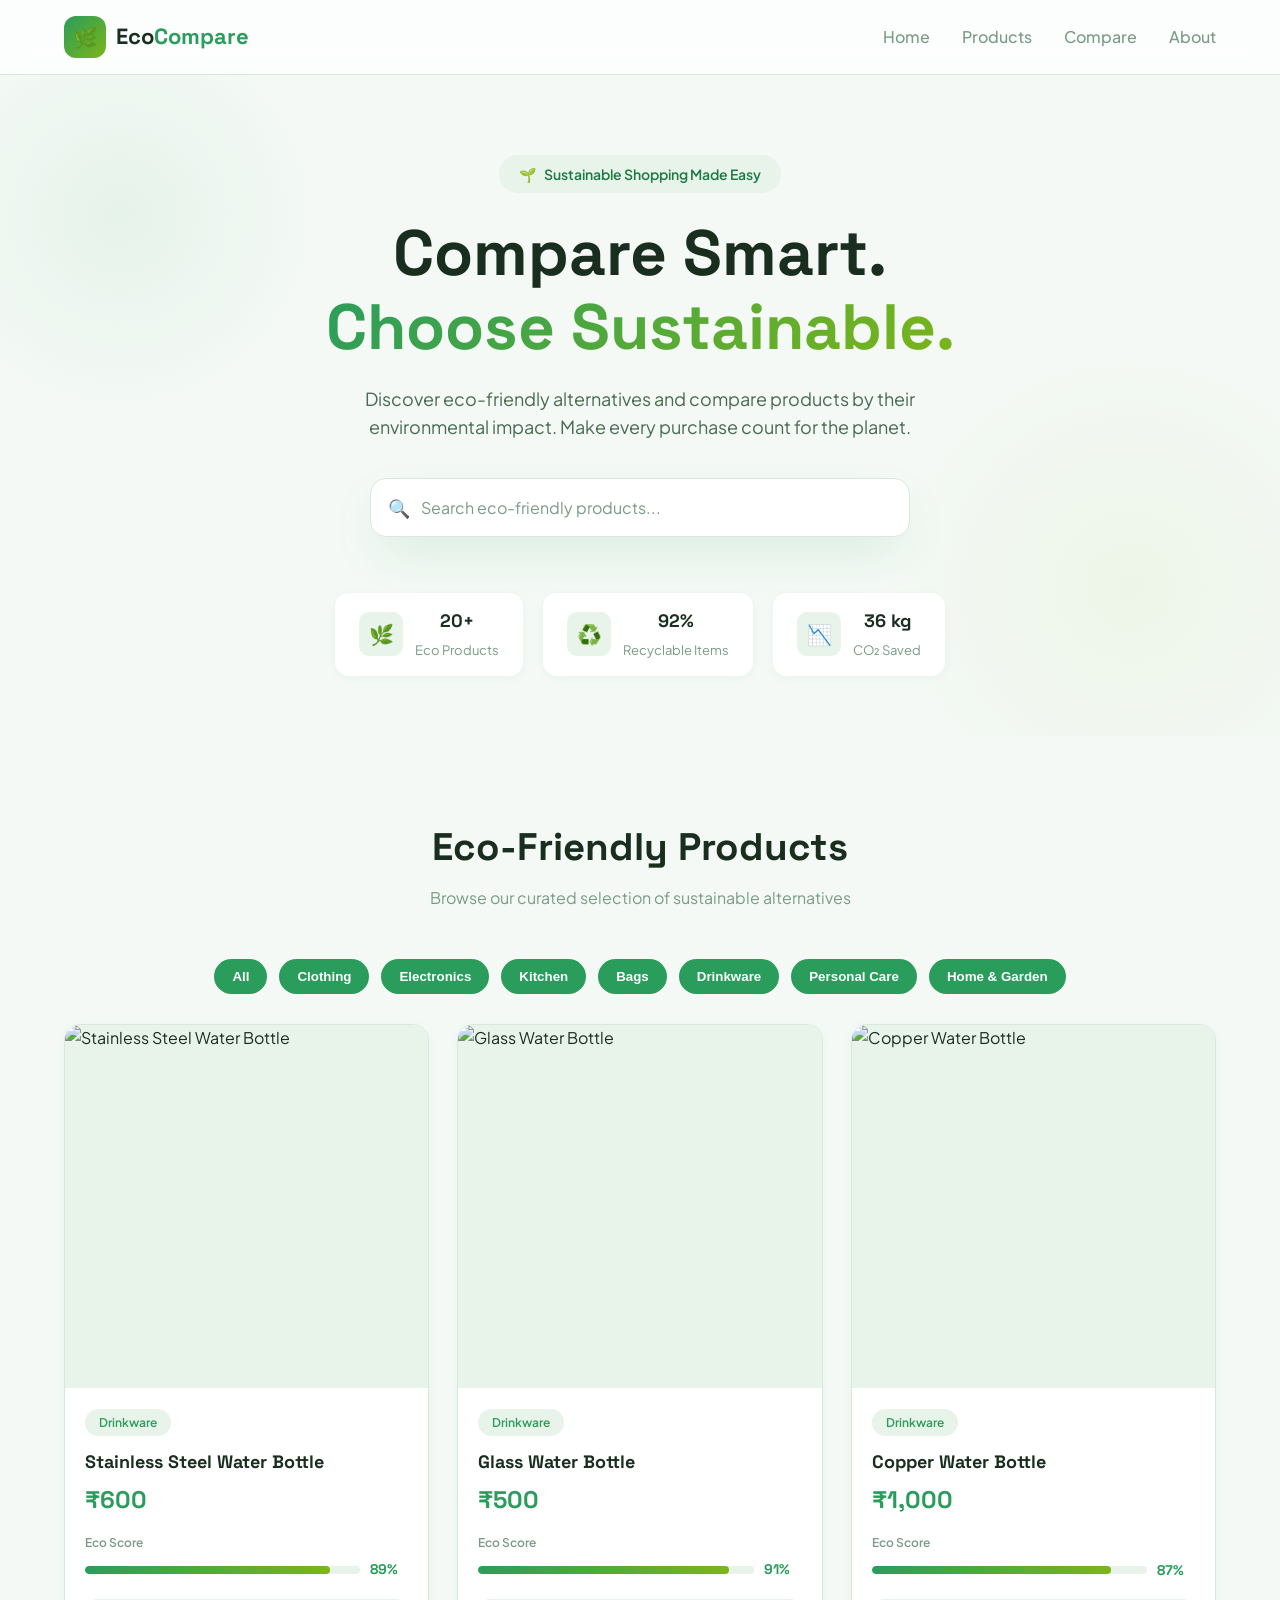
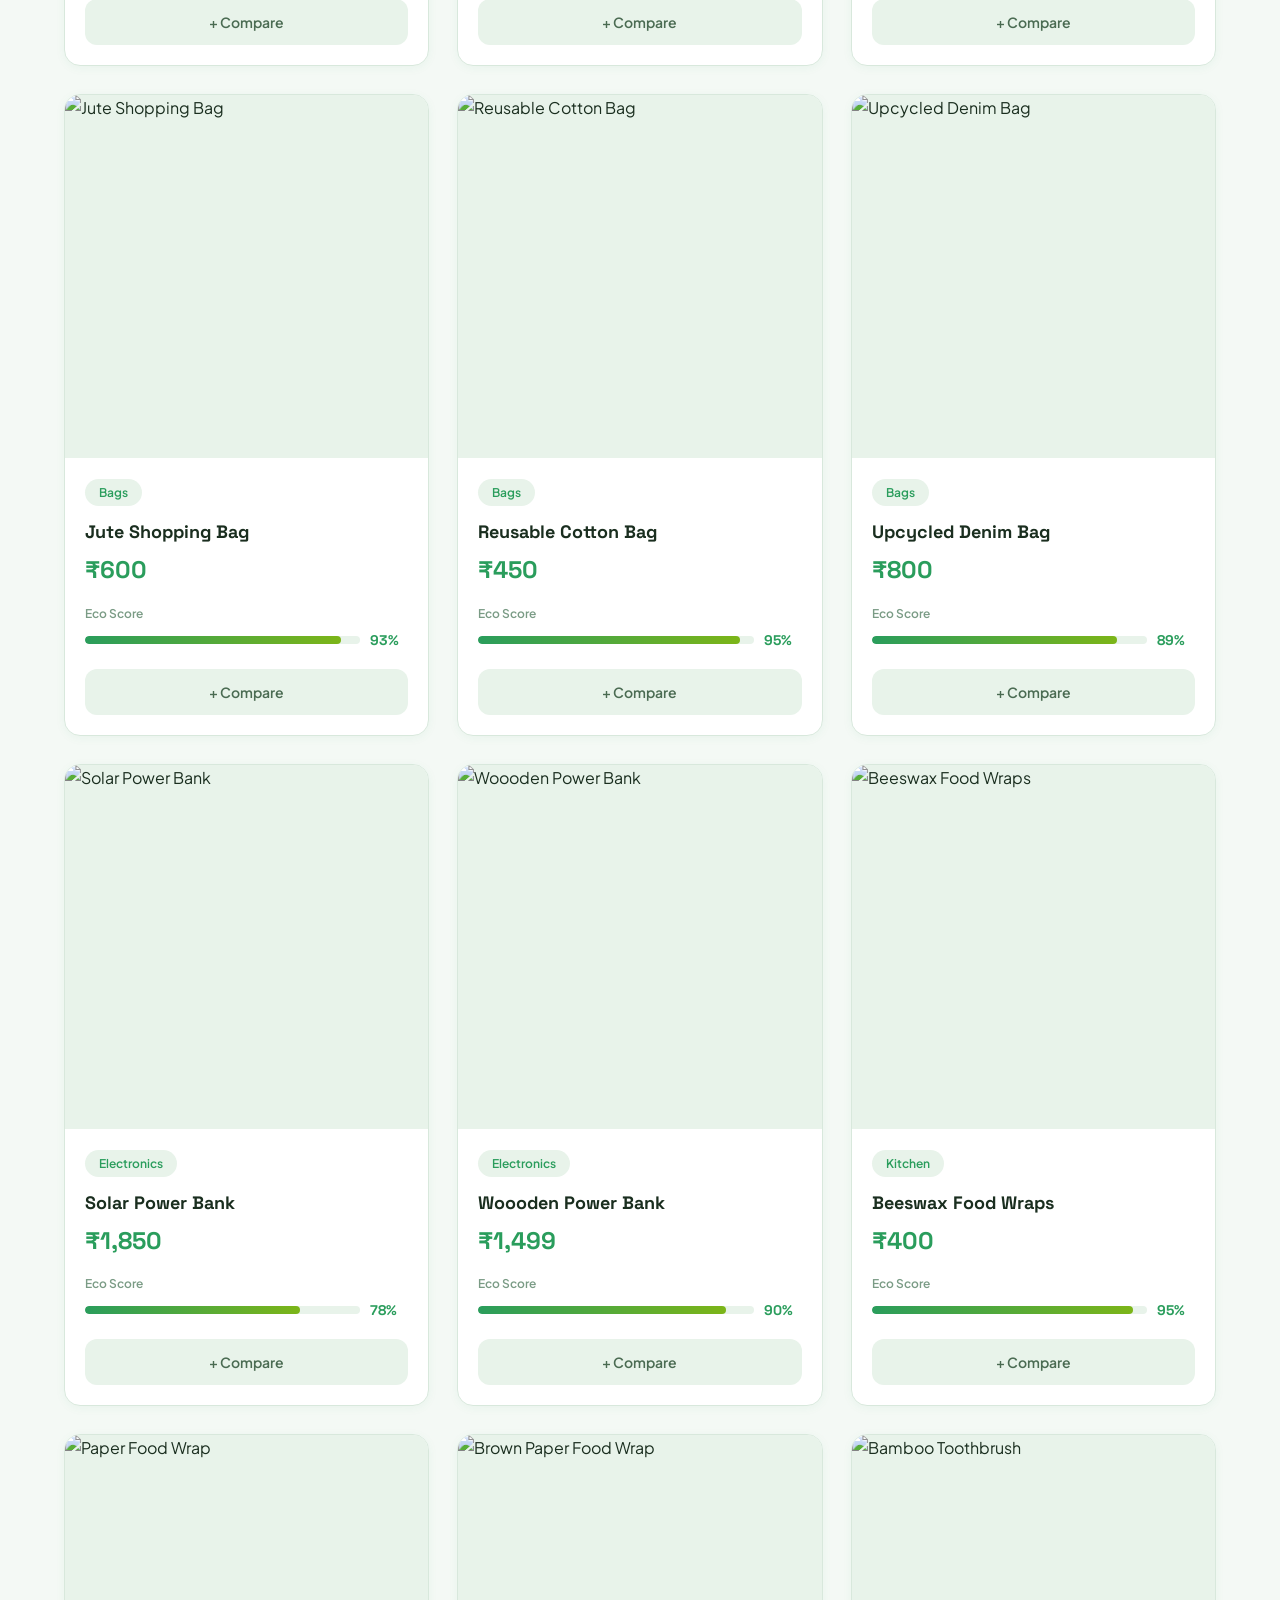
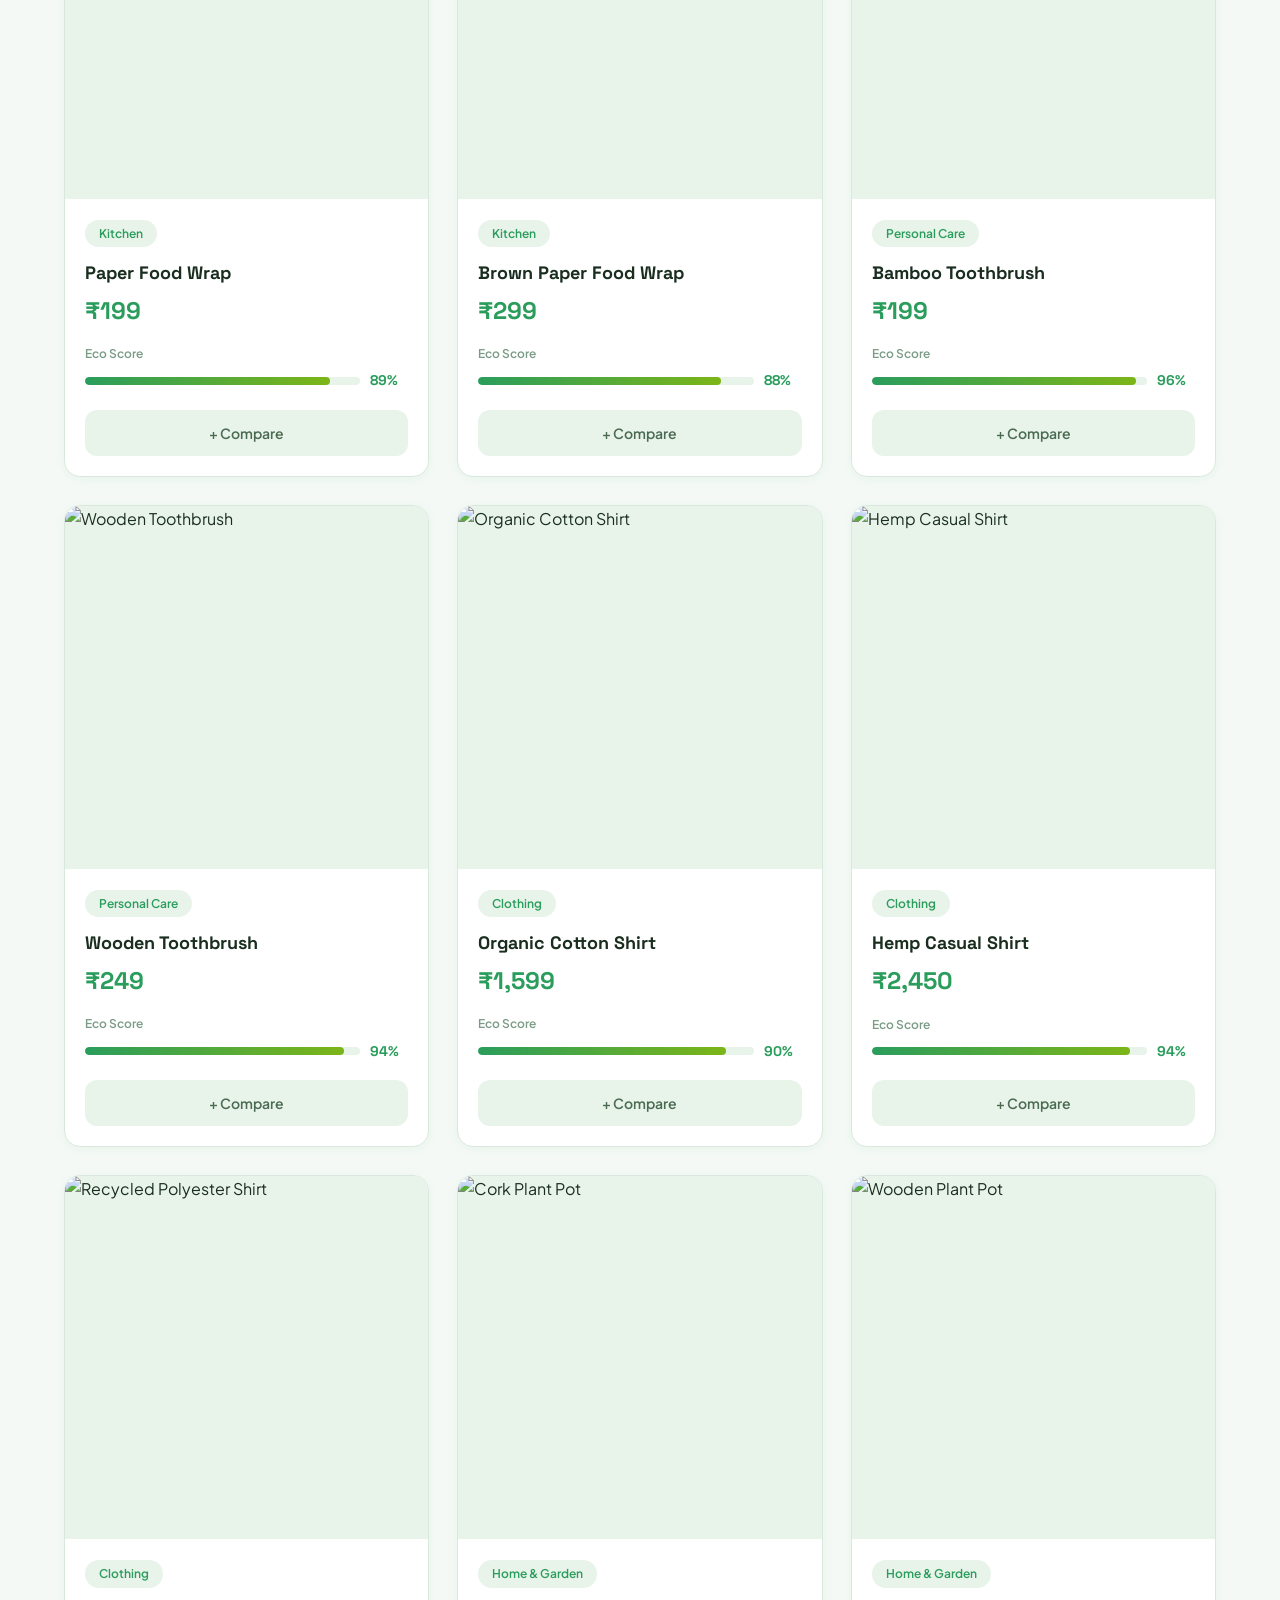
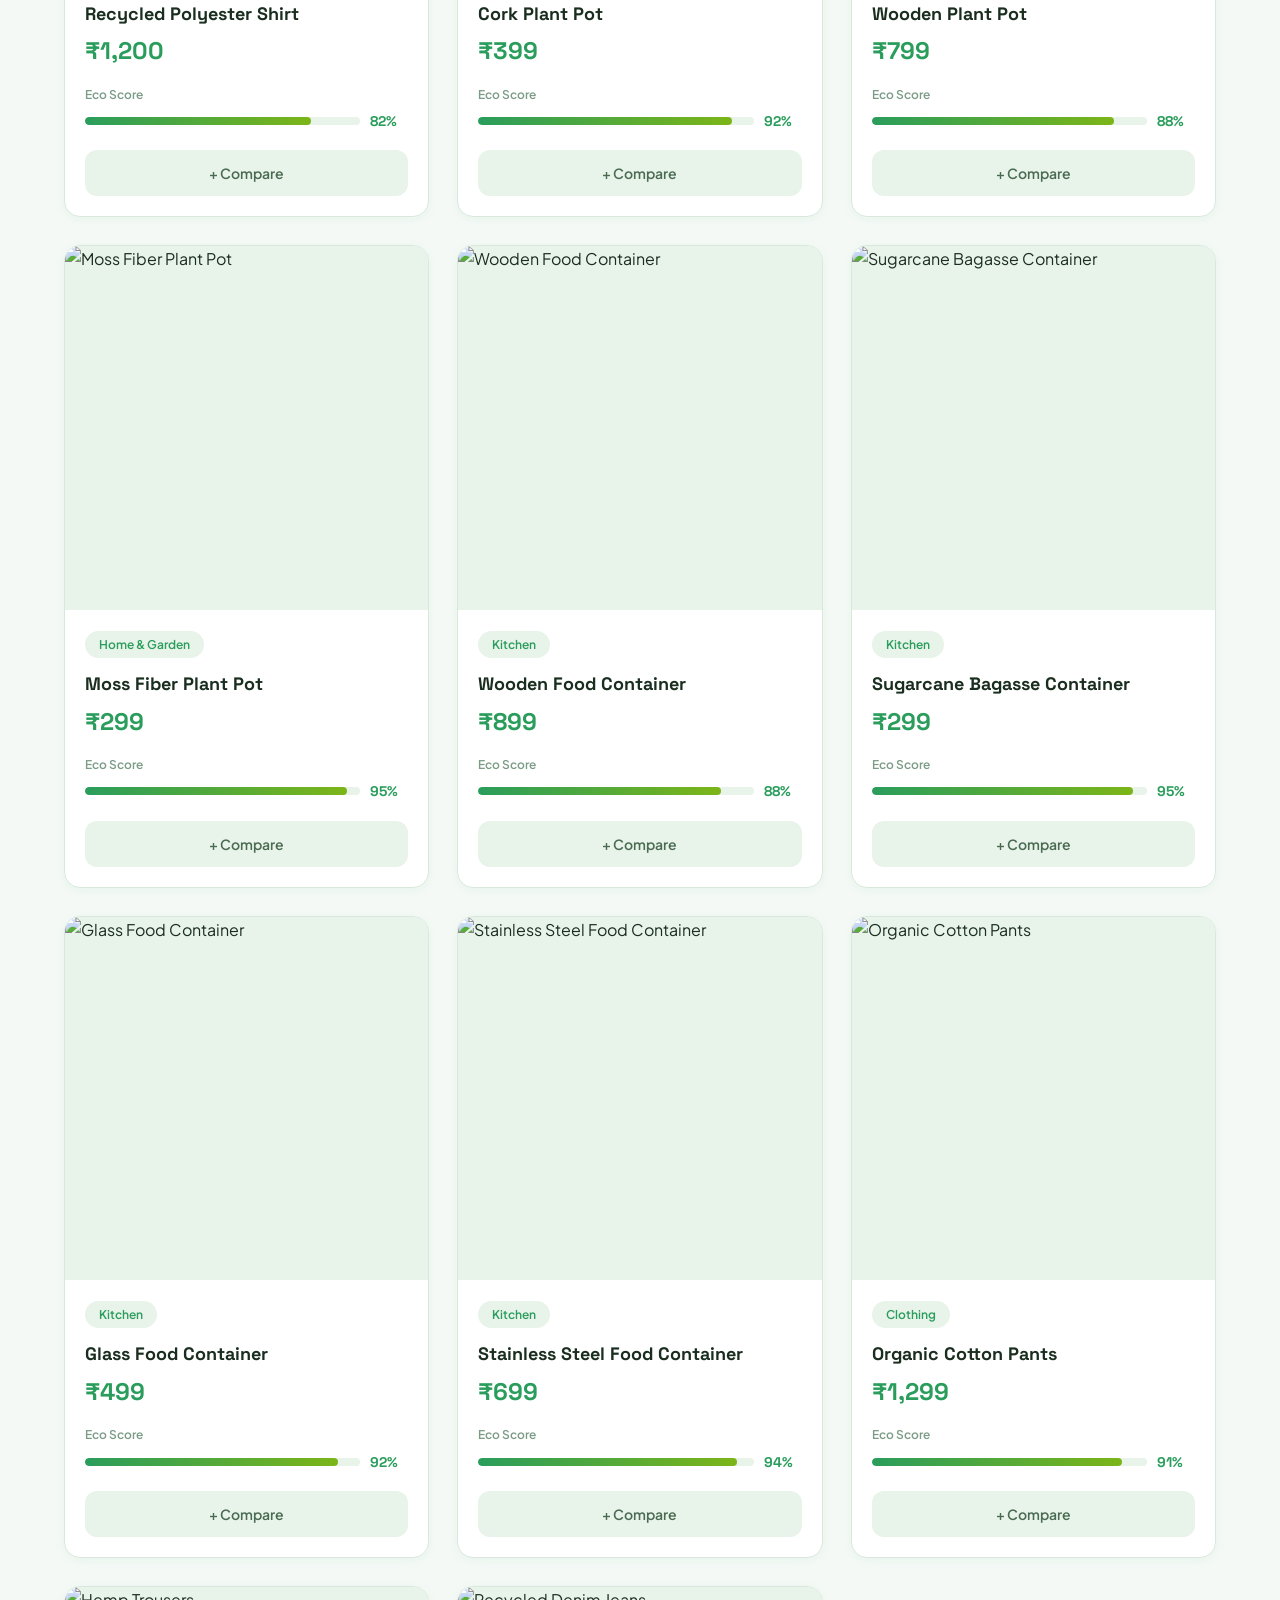
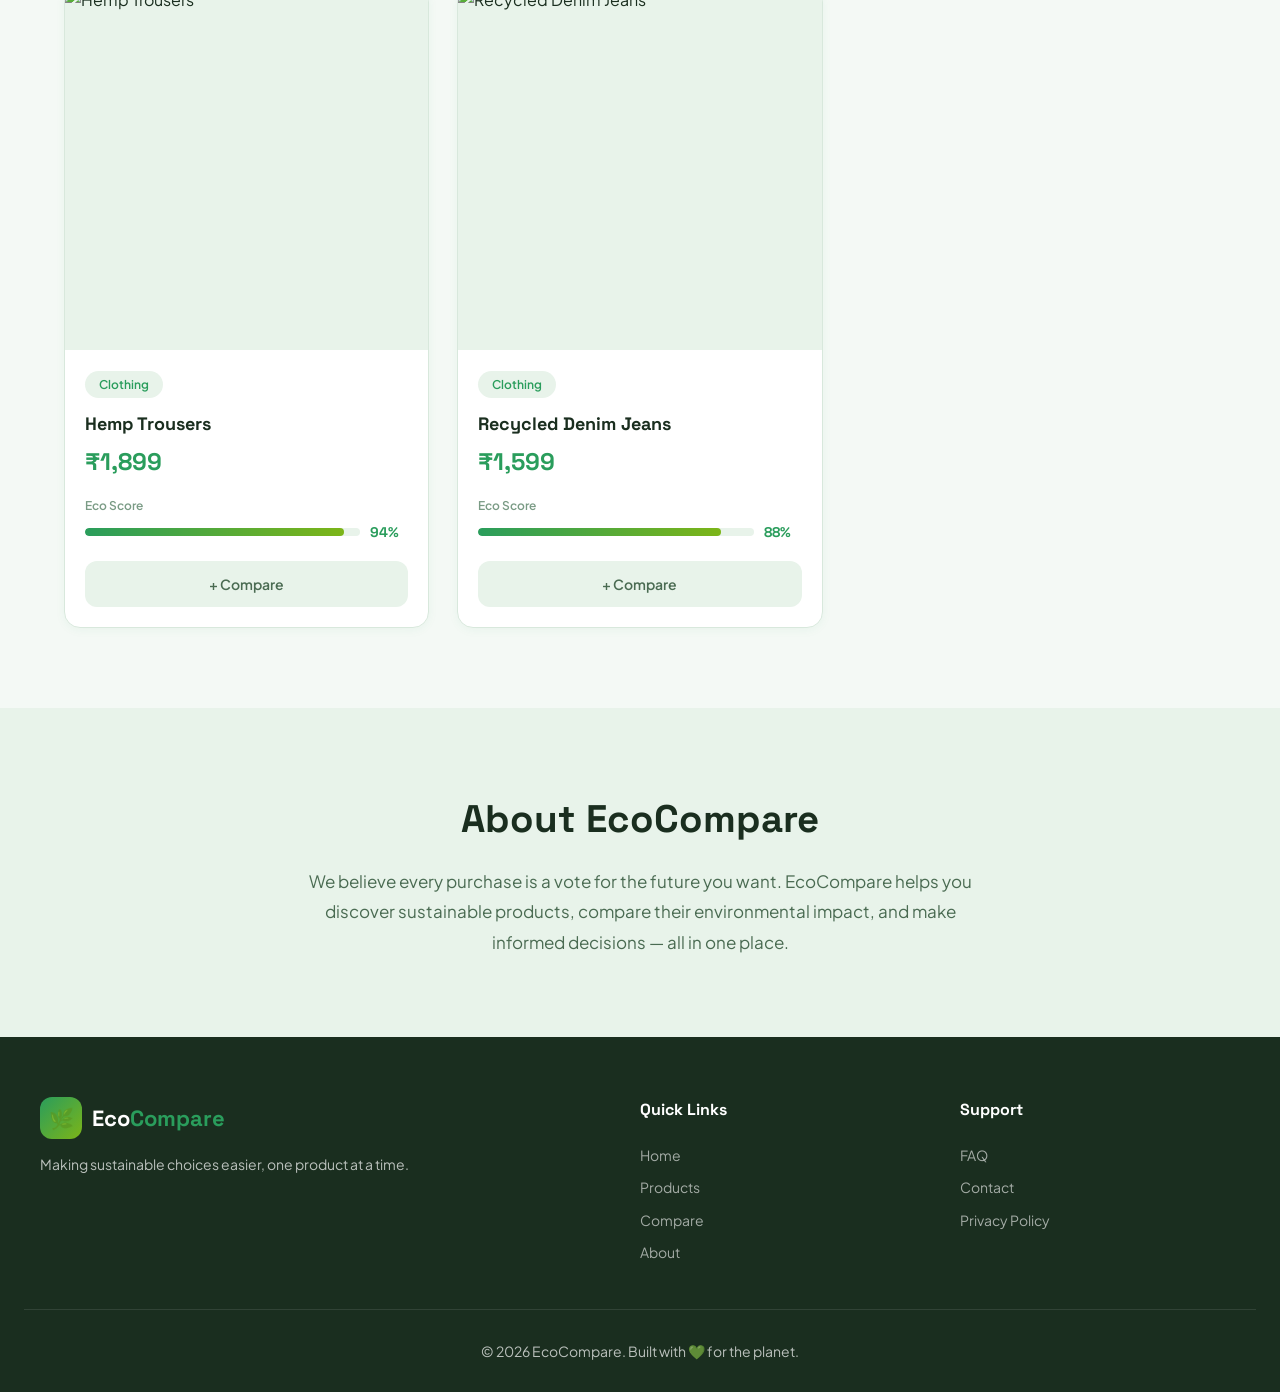
==== commit e5fcafd3: "Fix HTML encoding and update file paths" ====
--- a/index.html
+++ b/index.html
@@ -5,8 +5,8 @@
   <meta name="viewport" content="width=device-width, initial-scale=1.0" />
   <title>EcoCompare — Compare Smart. Choose Sustainable.</title>
   <meta name="description" content="Compare eco-friendly products side by side. Discover sustainable alternatives and make every purchase count for the planet." />
-  <link rel="icon" href="/favicon.ico" />
-  <link rel="stylesheet" href="/style.css" />
+  <link rel="icon" href="./favicon.ico" />
+  <link rel="stylesheet" href="./style.css" />
   <link href="https://fonts.googleapis.com/css2?family=Plus+Jakarta+Sans:wght@400;500;600;700;800&family=Space+Grotesk:wght@400;500;600;700&display=swap" rel="stylesheet" />
 </head>
 <body>
@@ -140,6 +140,6 @@
     </div>
   </footer>
 
-  <script src="/script.js"></script>
+  <script src="./script.js"></script>
 </body>
 </html>
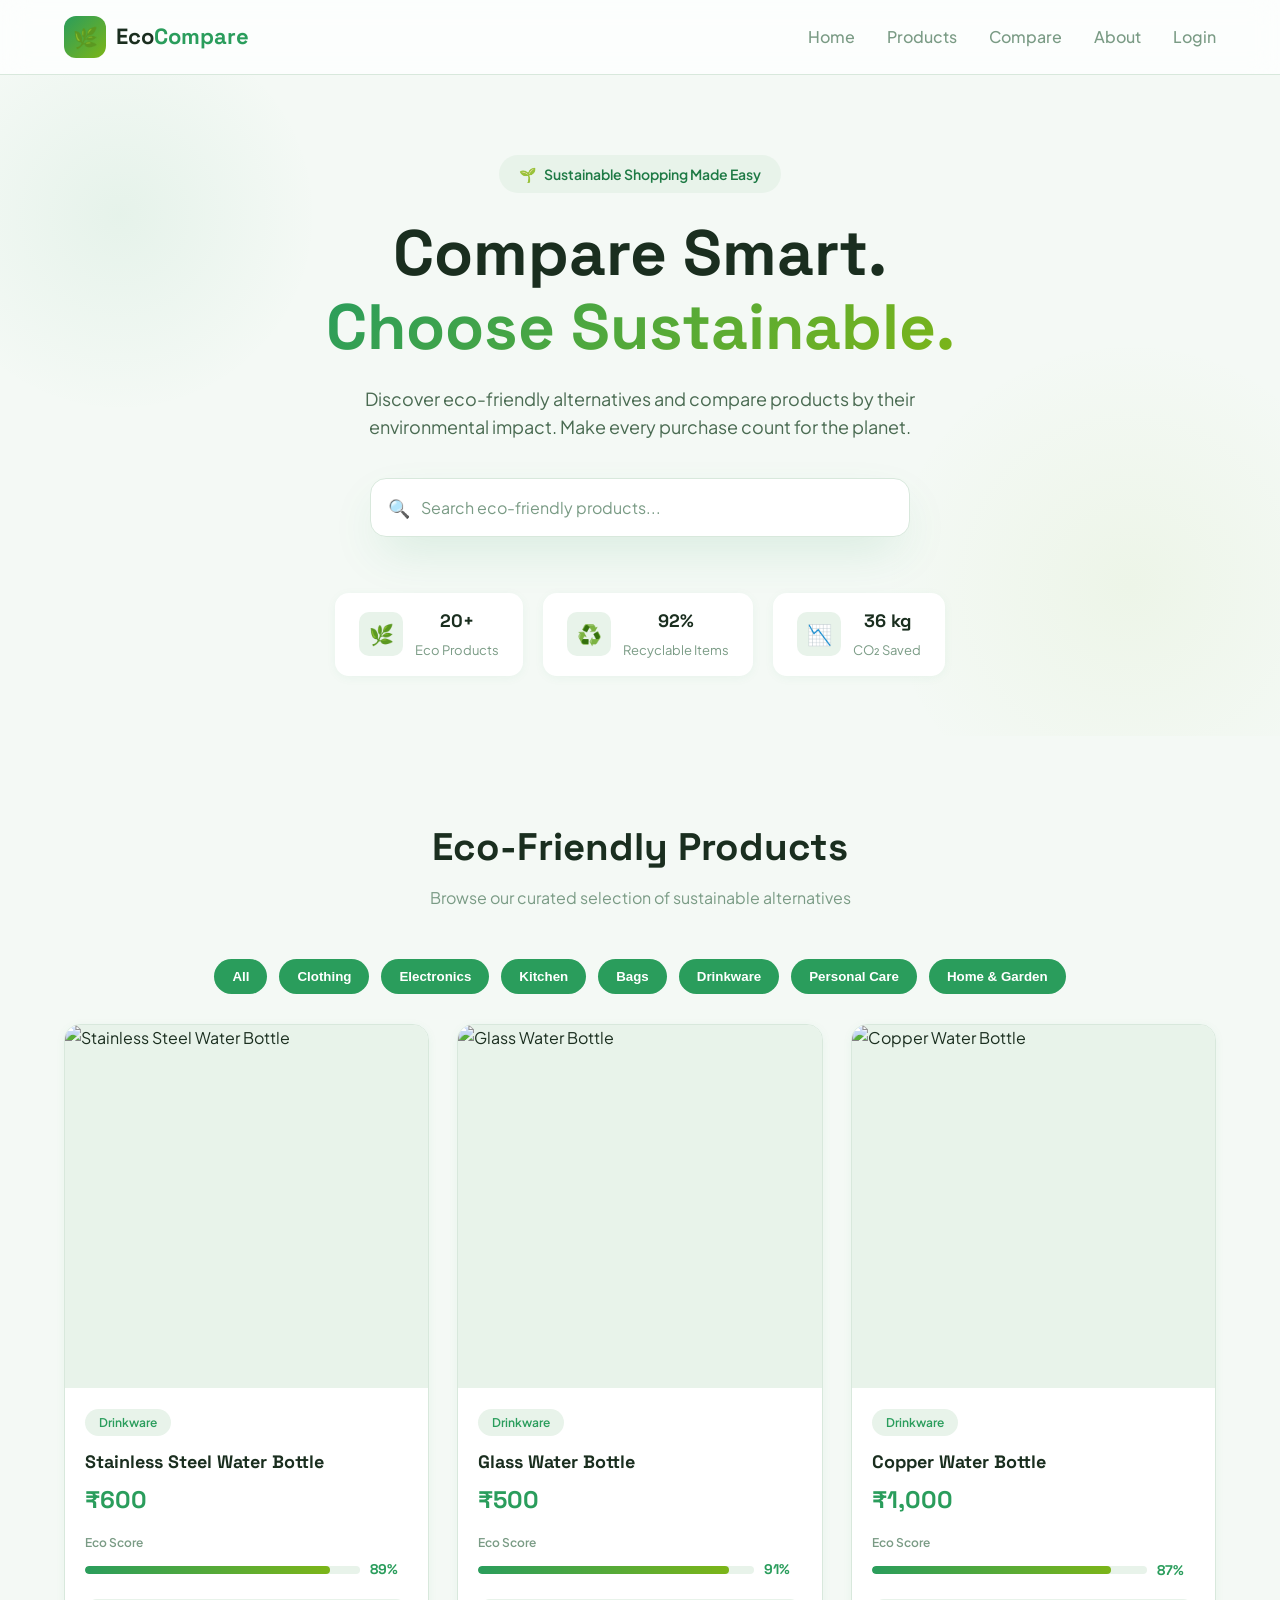
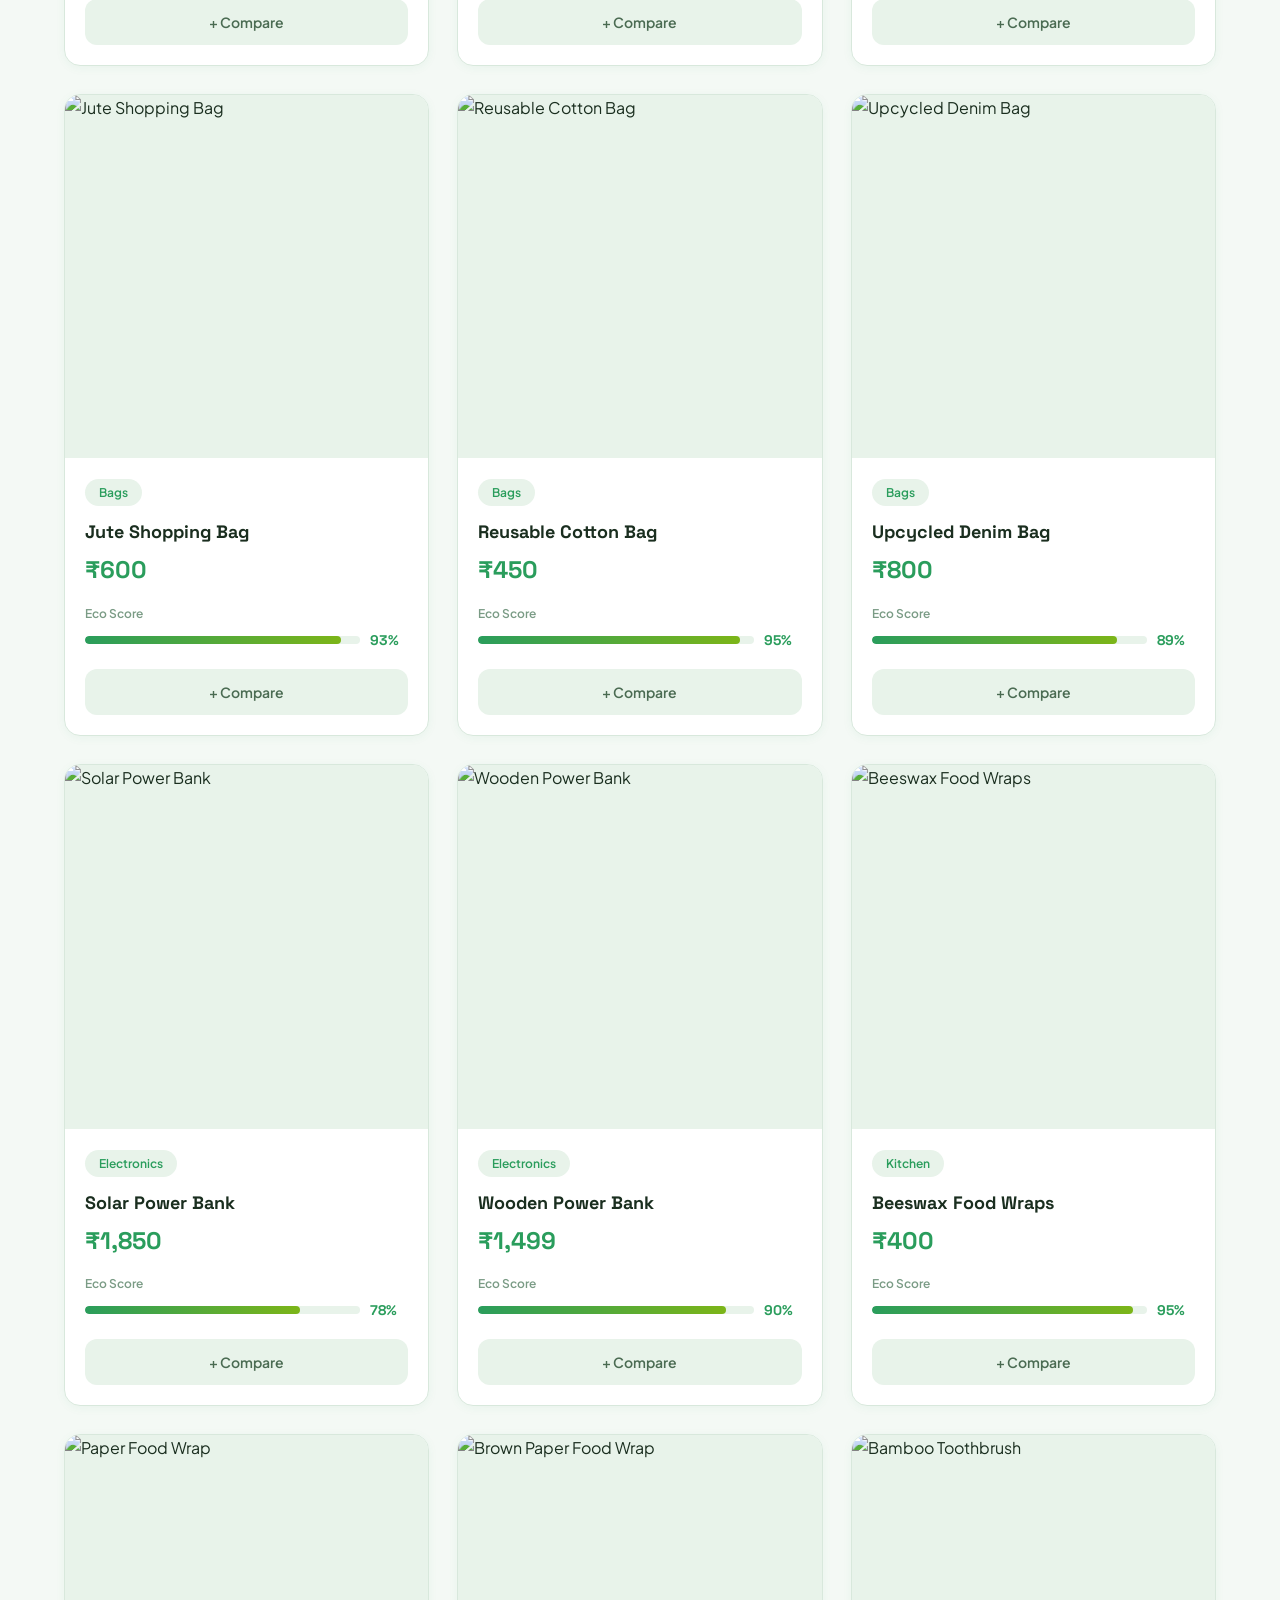
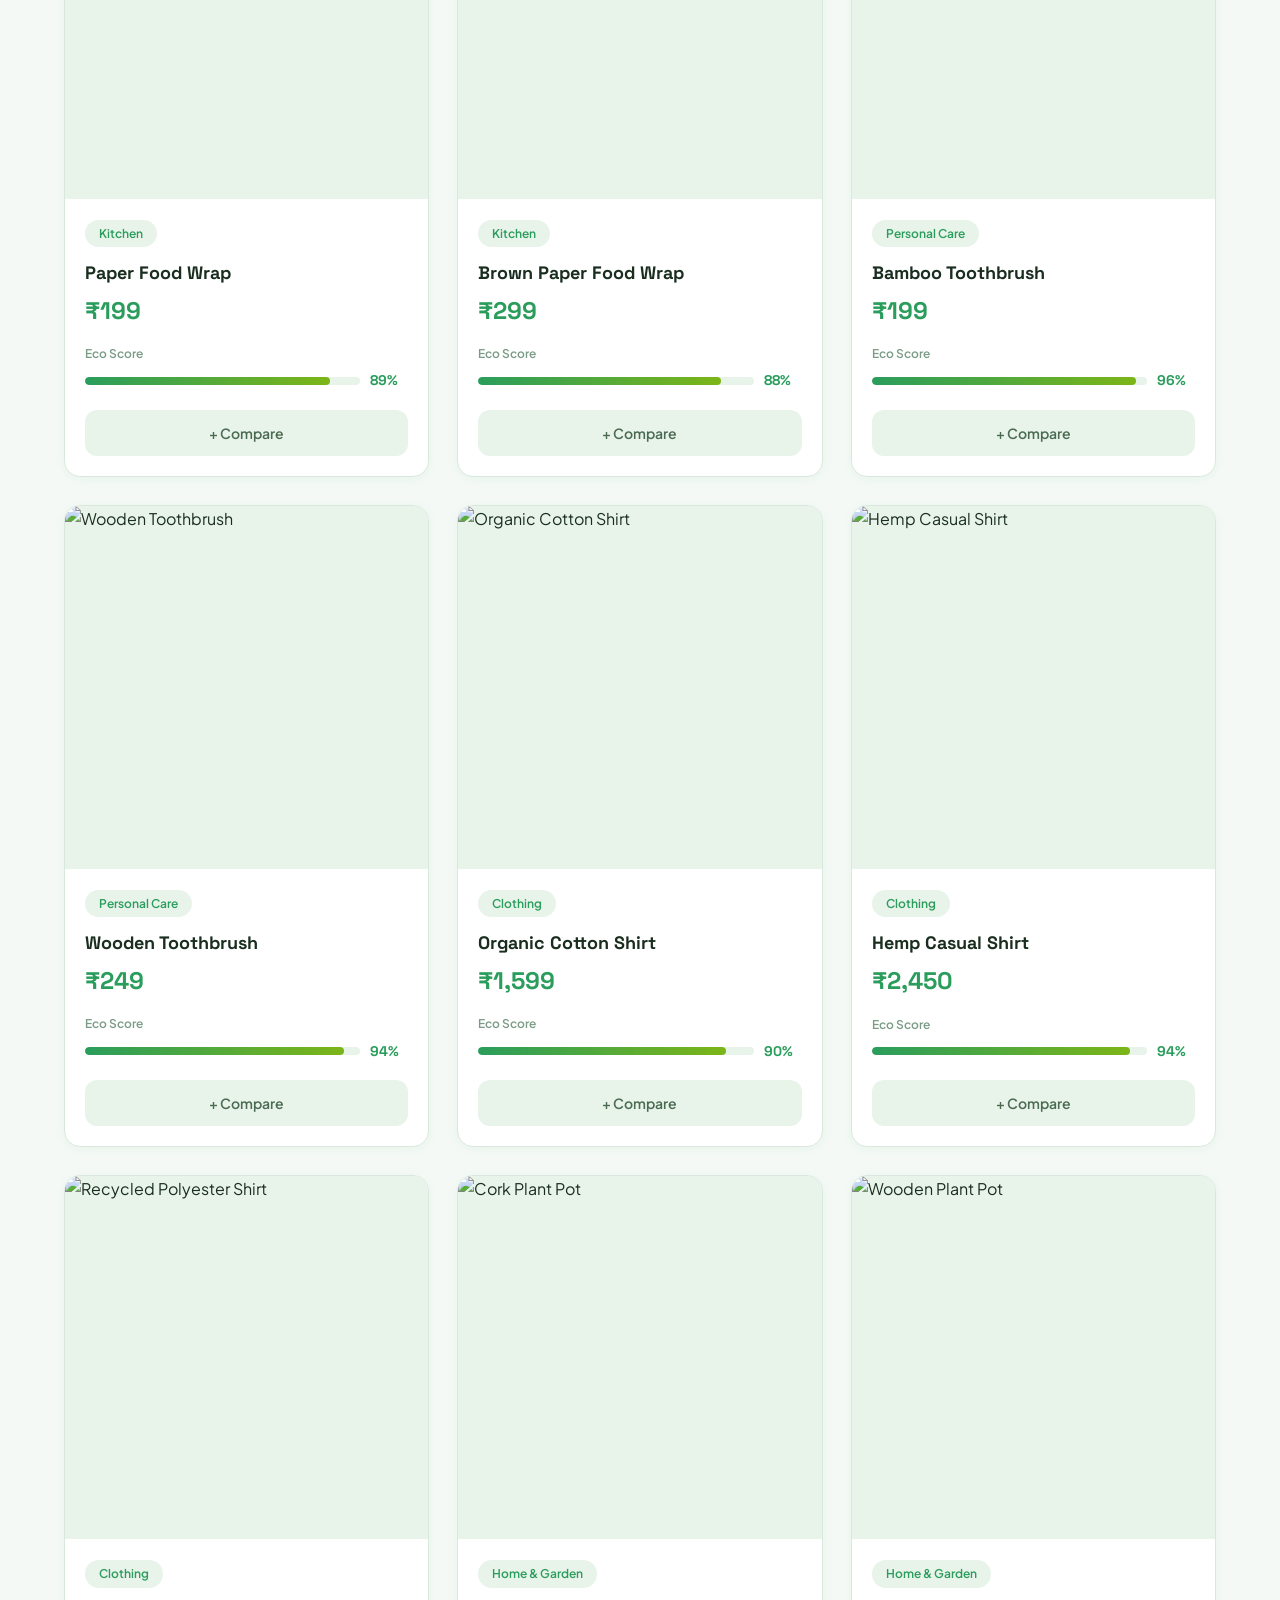
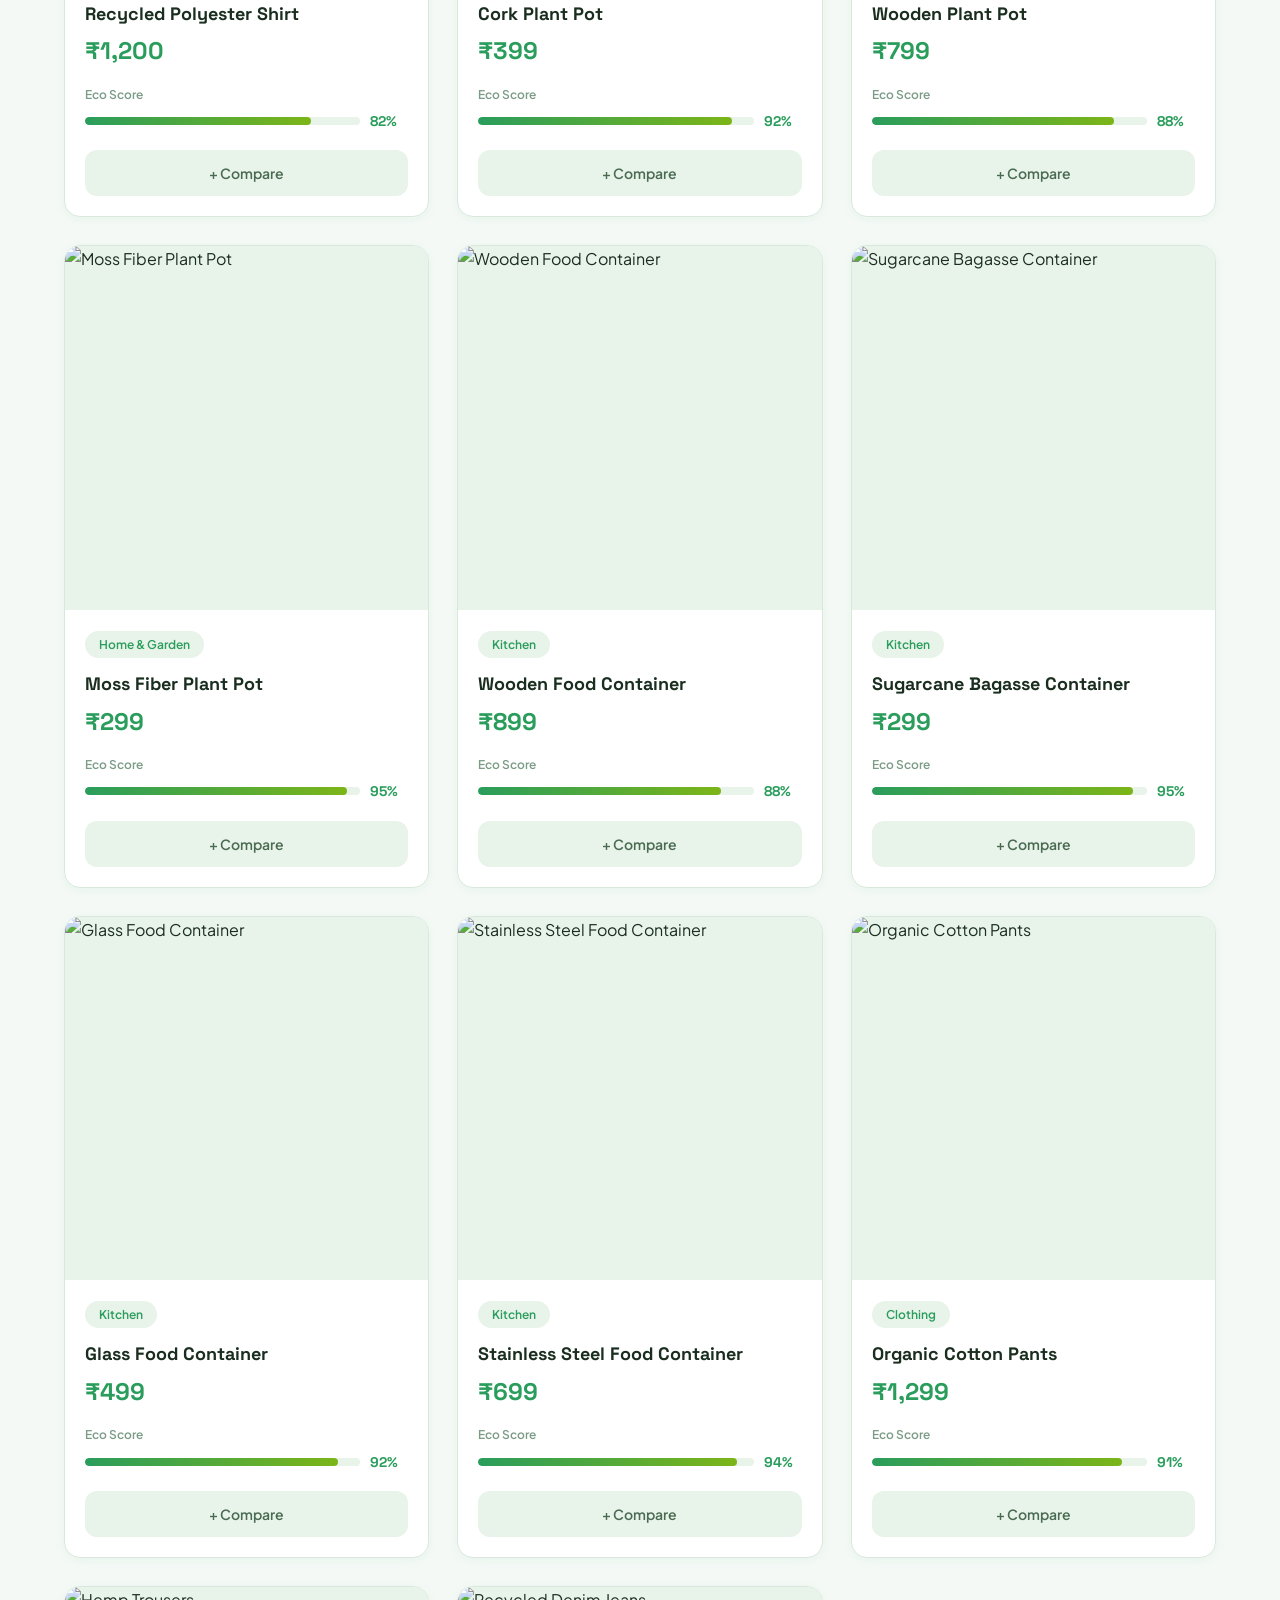
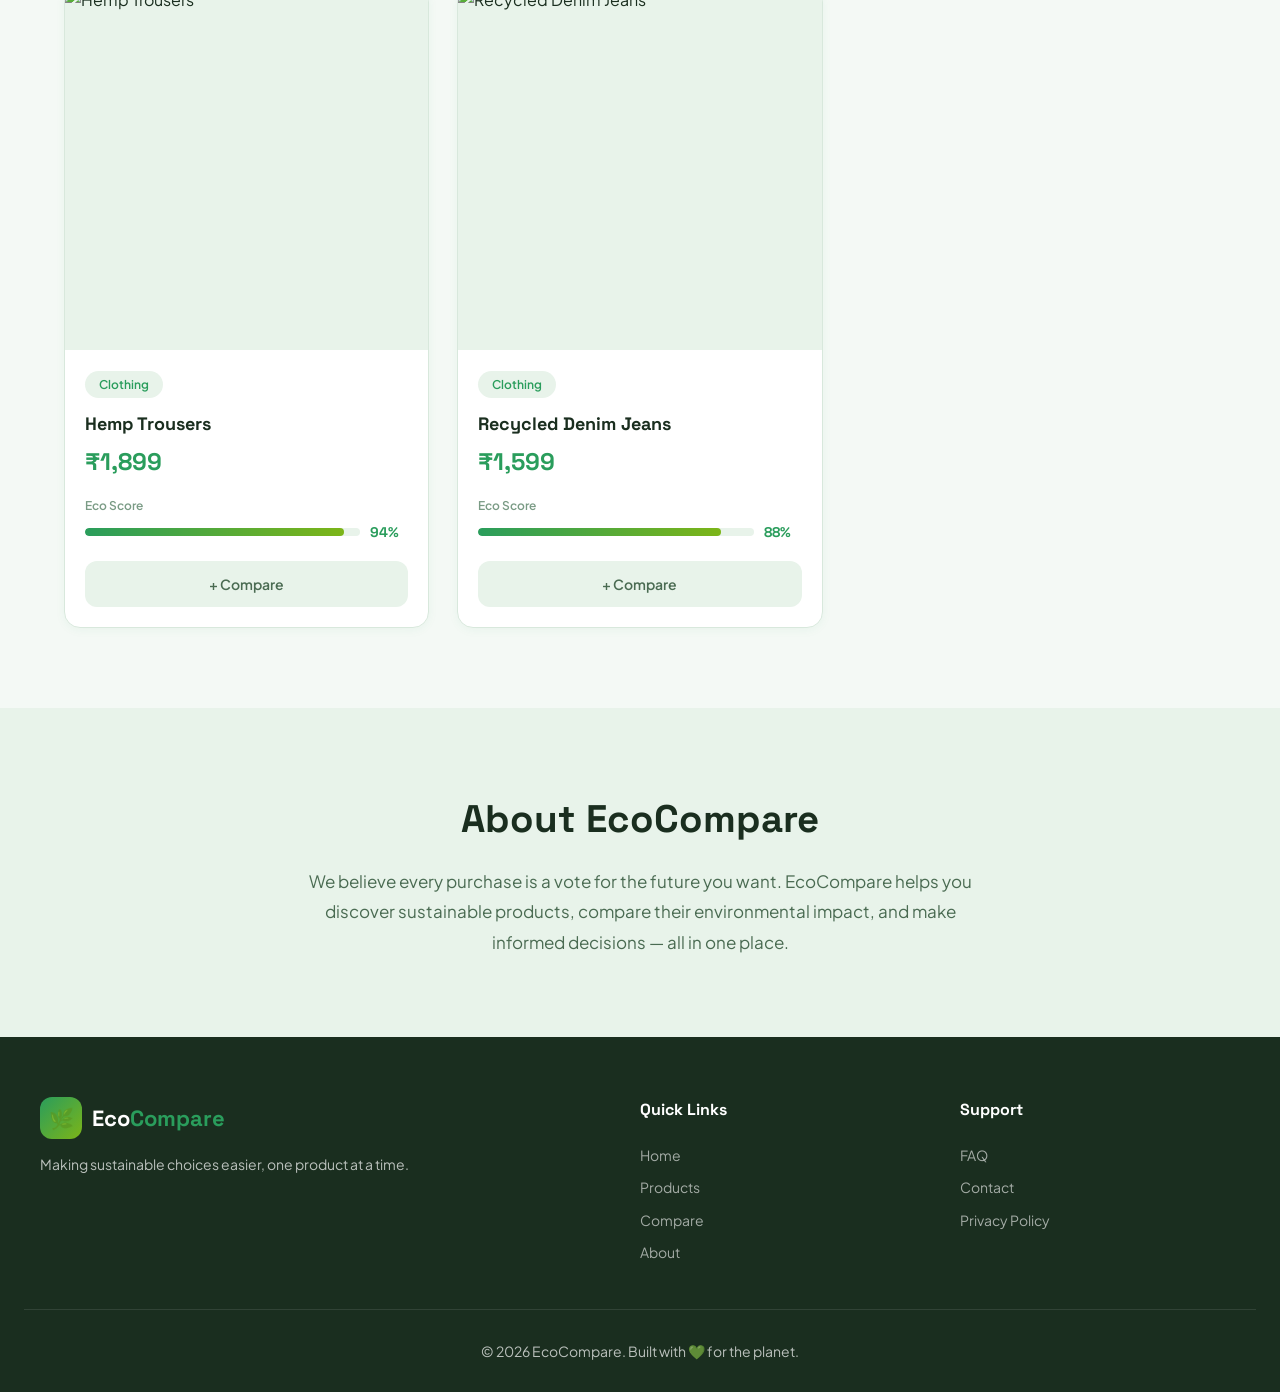
==== commit f84734fd: "Update index.html" ====
--- a/index.html
+++ b/index.html
@@ -23,6 +23,9 @@
         <a href="#products">Products</a>
         <a href="#compare">Compare</a>
         <a href="#about">About</a>
+        <a href="#" id="authNavBtn">Login</a>
+        <a href="#" id="cartNavBtn" style="display:none;">🛒 Cart <span id="cartBadge" style="background:var(--primary); color:white; border-radius:50%; padding: 2px 6px; font-size:12px;">0</span></a>
+        <a href="#" id="logoutNavBtn" style="display:none;">Logout</a>
       </div>
       <button class="mobile-menu-btn" id="mobileMenuBtn" aria-label="Toggle menu">☰</button>
     </div>
@@ -31,6 +34,9 @@
       <a href="#products">Products</a>
       <a href="#compare">Compare</a>
       <a href="#about">About</a>
+      <a href="#" id="authMobileBtn">Login</a>
+      <a href="#" id="cartMobileBtn" style="display:none;">🛒 Cart <span id="cartMobileBadge">0</span></a>
+      <a href="#" id="logoutMobileBtn" style="display:none;">Logout</a>
     </div>
   </nav>
 
@@ -140,6 +146,39 @@
     </div>
   </footer>
 
+  <!-- Auth Modal -->
+  <div id="authModal" class="modal" style="display:none;">
+    <div class="modal-content fade-in visible">
+      <span class="close-btn" id="closeAuthBtn">&times;</span>
+      <h2 id="authTitle" style="color:var(--text); margin-bottom: 20px;">Login</h2>
+      <div id="authError" style="color:#d9534f; margin-bottom:10px; display:none; background: #fdf2f2; padding: 10px; border-radius:8px;"></div>
+      <form id="authForm">
+        <input type="text" id="authName" placeholder="Full Name" style="display:none; width:100%; padding: 12px; margin-bottom:15px; border: 1px solid var(--border); border-radius:8px;" />
+        <input type="email" id="authEmail" placeholder="Email Address" required style="width:100%; padding: 12px; margin-bottom:15px; border: 1px solid var(--border); border-radius:8px;" />
+        <input type="password" id="authPassword" placeholder="Password" required style="width:100%; padding: 12px; margin-bottom:20px; border: 1px solid var(--border); border-radius:8px;" />
+        <button type="submit" class="compare-btn selected" style="width:100%; font-size: 16px;">Submit</button>
+      </form>
+      <p style="margin-top:20px; text-align:center;">
+        <a href="#" id="toggleAuthBtn" style="color:var(--primary); font-weight:600;">Need an account? Register</a>
+      </p>
+    </div>
+  </div>
+
+  <!-- Cart Modal -->
+  <div id="cartModal" class="modal" style="display:none;">
+    <div class="modal-content fade-in visible" style="max-width: 600px;">
+      <span class="close-btn" id="closeCartBtn">&times;</span>
+      <h2 style="color:var(--text); margin-bottom: 20px;">Your Cart</h2>
+      <div id="cartItems" style="max-height: 400px; overflow-y: auto;">
+        <!-- Cart items go here -->
+      </div>
+      <div class="cart-footer" style="margin-top: 25px; border-top: 1px solid var(--border); padding-top: 15px; text-align: right;">
+        <h3 style="margin-bottom: 15px;">Total: ₹<span id="cartTotal">0</span></h3>
+        <button id="checkoutBtn" class="compare-btn selected" style="font-size: 16px; padding: 10px 30px;">Proceed to Checkout</button>
+      </div>
+    </div>
+  </div>
+
   <script src="./script.js"></script>
 </body>
 </html>
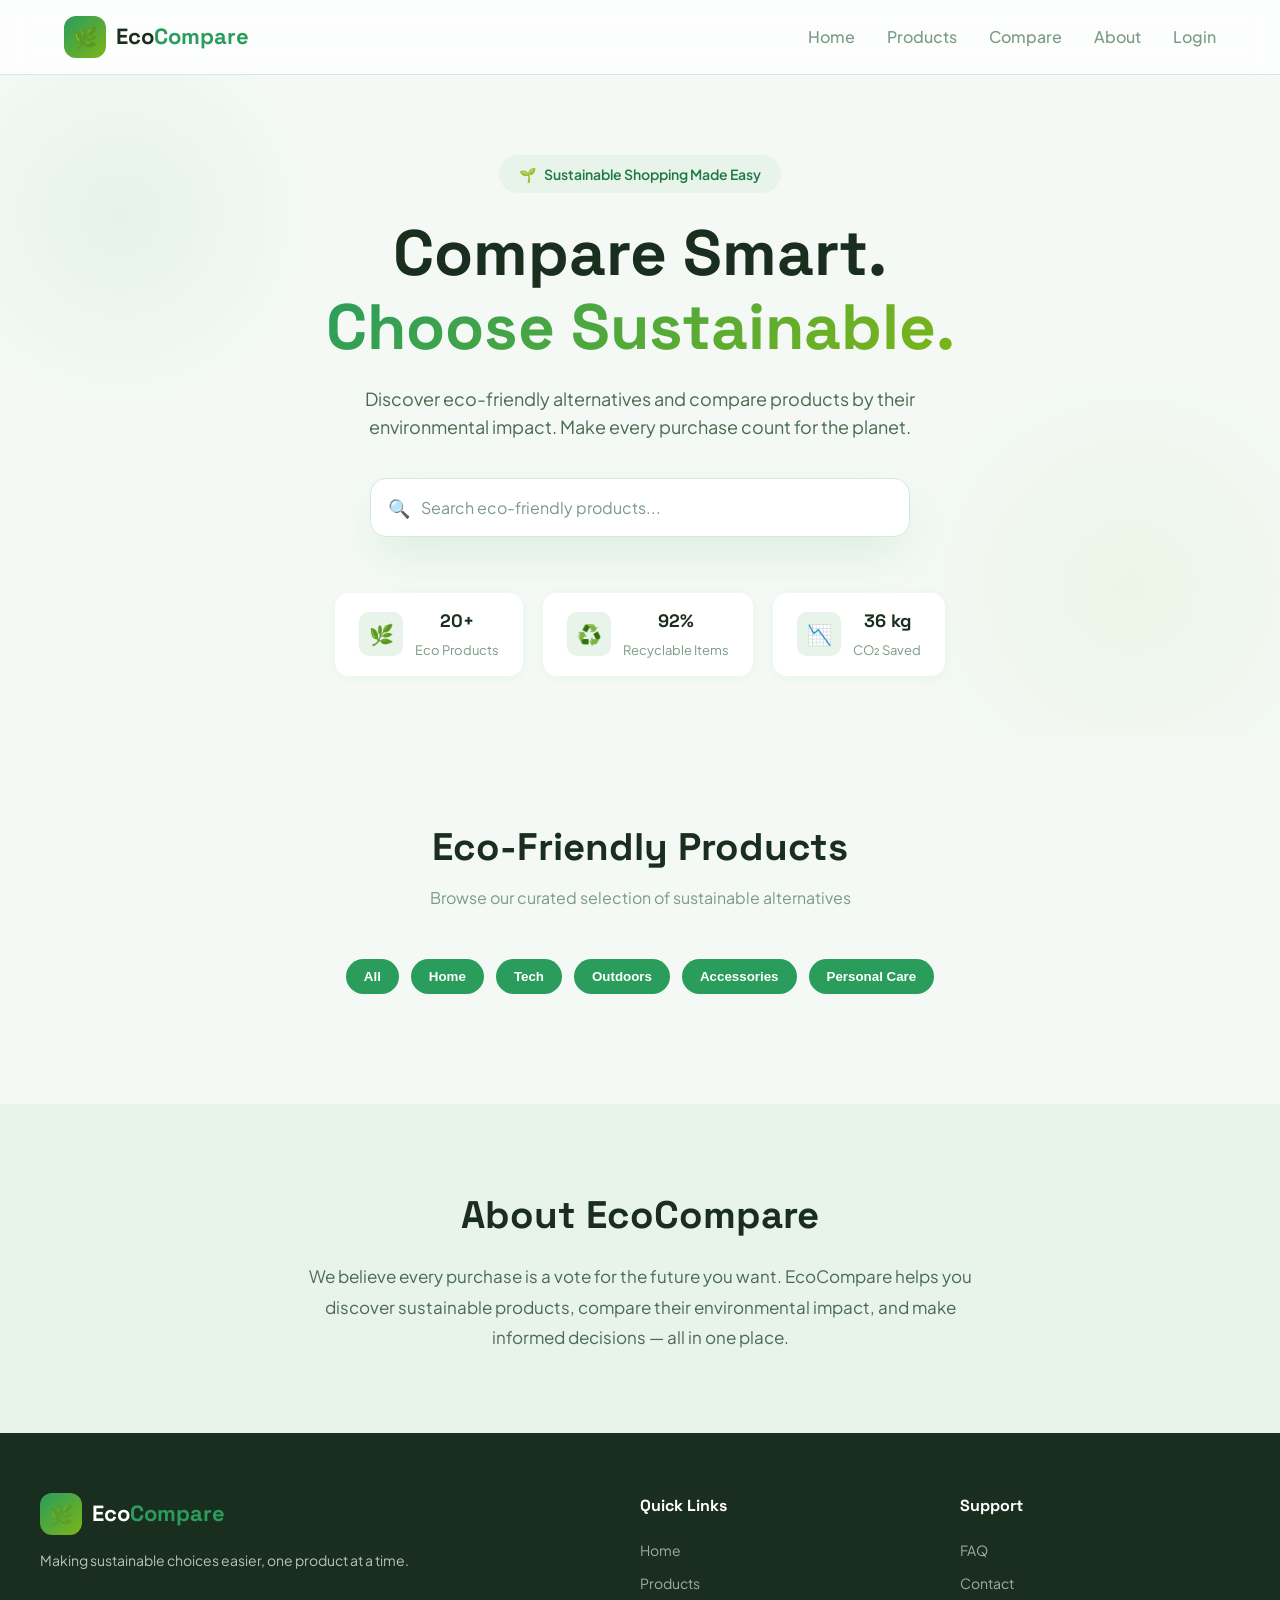
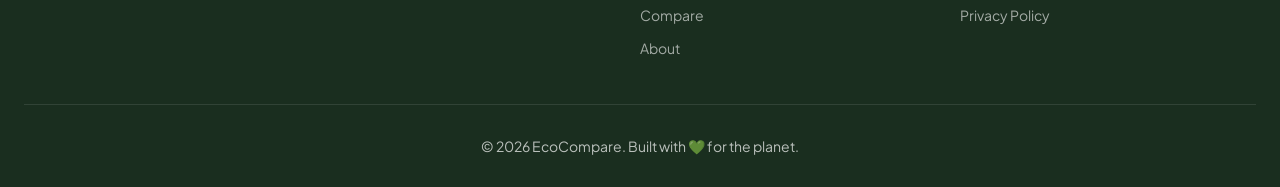
==== commit edd193ae: "Update index.html" ====
--- a/index.html
+++ b/index.html
@@ -81,13 +81,11 @@
     </div>
     <div class="category-filters">
 <button onclick="filterCategory('All')">All</button>
-<button onclick="filterCategory('Clothing')">Clothing</button>
-<button onclick="filterCategory('Electronics')">Electronics</button>
-<button onclick="filterCategory('Kitchen')">Kitchen</button>
-<button onclick="filterCategory('Bags')">Bags</button>
-<button onclick="filterCategory('Drinkware')">Drinkware</button>
+<button onclick="filterCategory('Home')">Home</button>
+<button onclick="filterCategory('Tech')">Tech</button>
+<button onclick="filterCategory('Outdoors')">Outdoors</button>
+<button onclick="filterCategory('Accessories')">Accessories</button>
 <button onclick="filterCategory('Personal Care')">Personal Care</button>
-<button onclick="filterCategory('Home & Garden')">Home & Garden</button>
 </div>
     <div class="products-grid" id="productsGrid">
       <!-- Cards injected by JS -->
--- a/style.css
+++ b/style.css
@@ -741,3 +741,72 @@
   border-radius: 10px;
   text-align: center;
 }
+
+/* ===== Modals ===== */
+.modal {
+  position: fixed;
+  top: 0; left: 0; right: 0; bottom: 0;
+  background: rgba(0,0,0,0.5);
+  display: flex;
+  align-items: center;
+  justify-content: center;
+  z-index: 1000;
+  backdrop-filter: blur(4px);
+}
+.modal-content {
+  background: var(--card-bg);
+  padding: 30px;
+  border-radius: var(--radius);
+  width: 90%;
+  max-width: 400px;
+  position: relative;
+  box-shadow: var(--shadow-lg);
+}
+.close-btn {
+  position: absolute;
+  top: 15px; right: 20px;
+  font-size: 24px;
+  cursor: pointer;
+  color: var(--text-light);
+}
+.close-btn:hover { color: var(--destructive); }
+.cart-item {
+  display: flex;
+  align-items: center;
+  justify-content: space-between;
+  padding: 10px 0;
+  border-bottom: 1px solid var(--border);
+}
+.cart-item-info {
+  display: flex;
+  align-items: center;
+  gap: 15px;
+}
+.cart-item-img {
+  width: 50px; height: 50px;
+  border-radius: 8px;
+  object-fit: cover;
+}
+.cart-item-actions button {
+  padding: 4px 10px;
+  margin: 0 4px;
+  border-radius: 6px;
+  border: 1px solid var(--border);
+  background: var(--secondary-bg);
+  cursor: pointer;
+}
+.add-to-cart-btn {
+  width: 100%;
+  padding: 12px;
+  margin-top: 10px;
+  border: none;
+  border-radius: 12px;
+  background: var(--primary);
+  color: white;
+  font-weight: 600;
+  cursor: pointer;
+  transition: 0.3s;
+}
+.add-to-cart-btn:hover {
+  background: var(--primary-dark);
+}
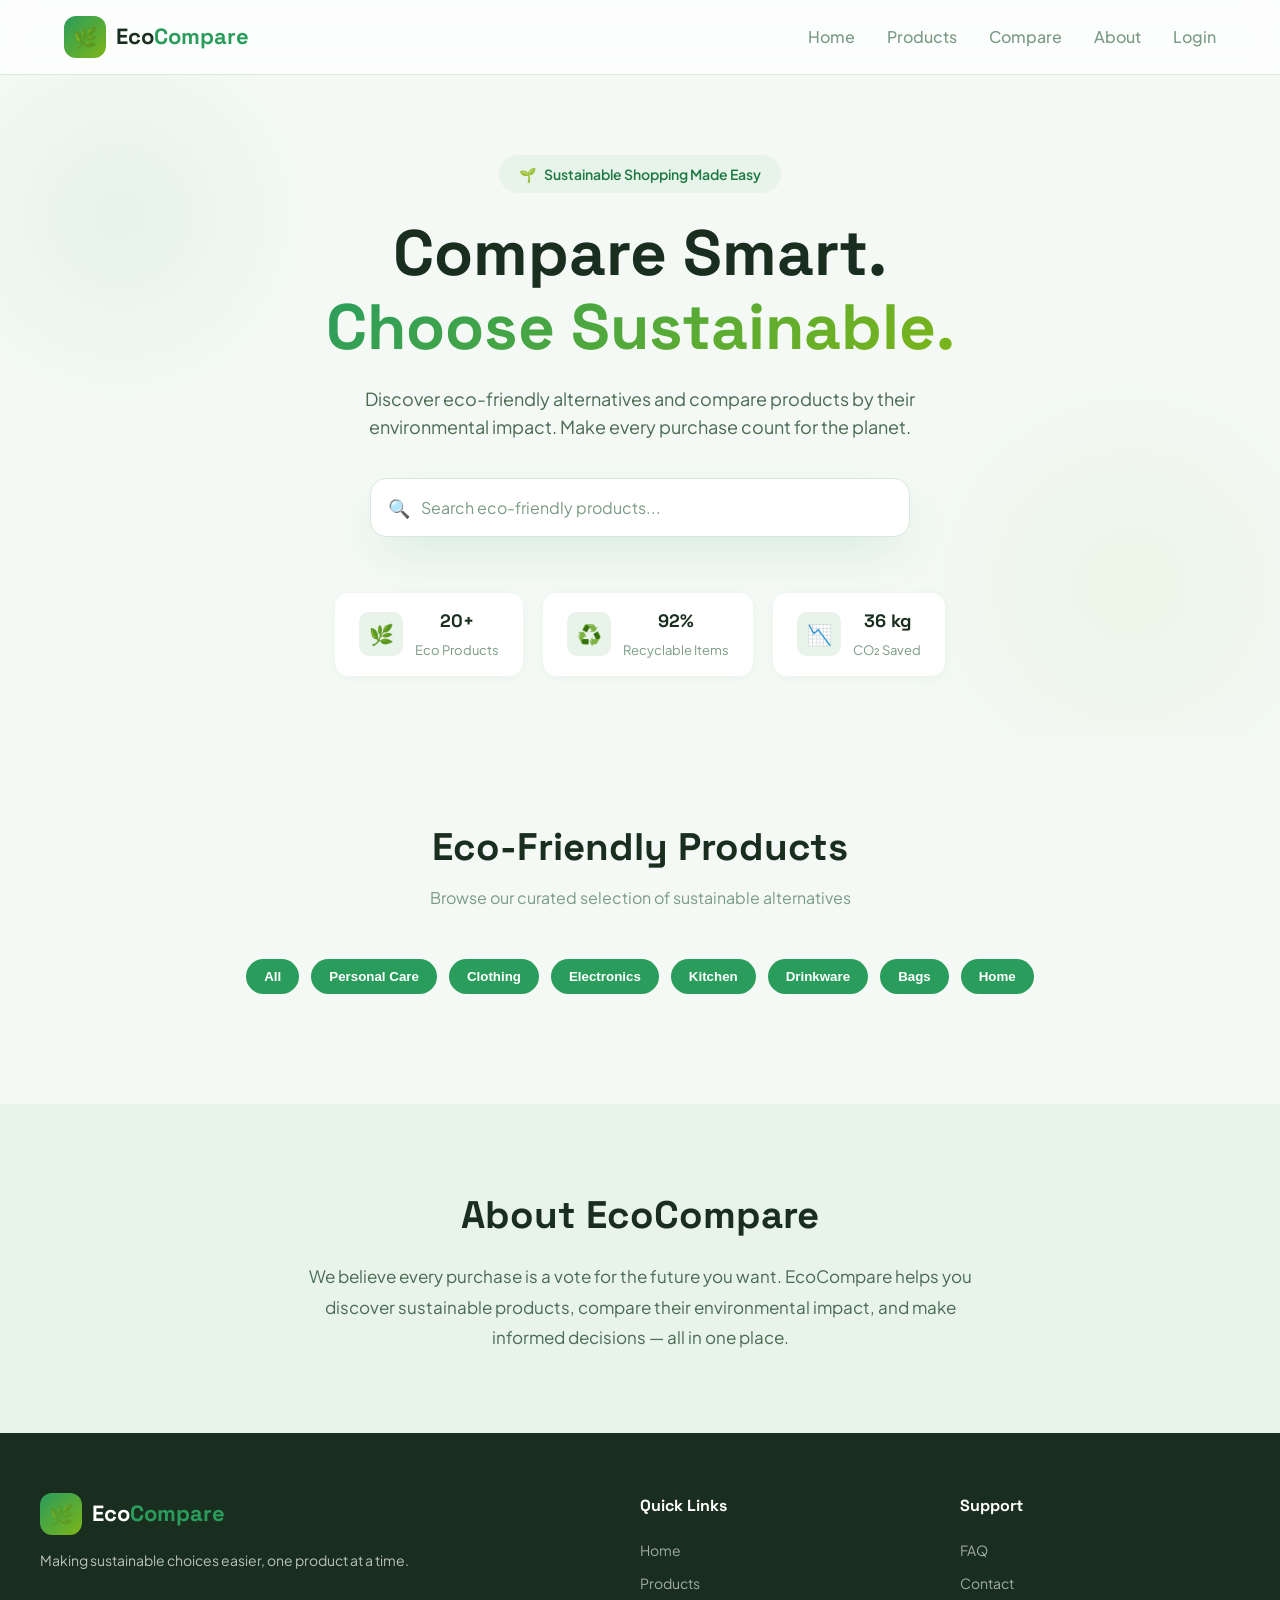
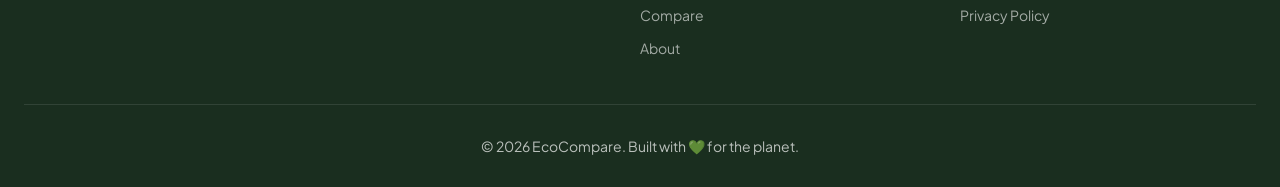
==== commit 2296fe7d: "Fix HTML formatting and update product categories" ====
--- a/index.html
+++ b/index.html
@@ -81,11 +81,13 @@
     </div>
     <div class="category-filters">
 <button onclick="filterCategory('All')">All</button>
+<button onclick="filterCategory('Personal Care')">Personal Care</button>
+<button onclick="filterCategory('Clothing')">Clothing</button>
+<button onclick="filterCategory('Electronics')">Electronics</button>
+<button onclick="filterCategory('Kitchen')">Kitchen</button>
+<button onclick="filterCategory('Drinkware')">Drinkware</button>
+<button onclick="filterCategory('Bags')">Bags</button>
 <button onclick="filterCategory('Home')">Home</button>
-<button onclick="filterCategory('Tech')">Tech</button>
-<button onclick="filterCategory('Outdoors')">Outdoors</button>
-<button onclick="filterCategory('Accessories')">Accessories</button>
-<button onclick="filterCategory('Personal Care')">Personal Care</button>
 </div>
     <div class="products-grid" id="productsGrid">
       <!-- Cards injected by JS -->
@@ -176,7 +178,56 @@
       </div>
     </div>
   </div>
-
+  <!-- PRODUCT QUICK VIEW MODAL -->
+<div id="productModal" class="modal" style="display:none;">
+  <div class="modal-content premium-modal">
+  <span class="close-btn" onclick="closeModal()">&times;</span>
+
+  <div class="modal-grid">
+    
+    <!-- LEFT IMAGE -->
+    <div class="modal-left">
+      <img id="modalImage" class="modal-img" />
+    </div>
+
+    <!-- RIGHT CONTENT -->
+    <div class="modal-right">
+      <span class="modal-category" id="modalCategory"></span>
+
+      <h2 id="modalName"></h2>
+      <p class="modal-price" id="modalPrice"></p>
+
+      <!-- ECO CARD -->
+      <div class="eco-box">
+        <div class="eco-header">
+          <span>Total Eco Score</span>
+          <span id="modalEco"></span>%
+        </div>
+
+        <div class="eco-bar">
+          <div id="ecoBarFill"></div>
+        </div>
+
+        <div class="eco-stats">
+          <div>
+            ♻ Recyclability  
+            <p id="modalRecycle"></p>
+          </div>
+          <div>
+            🌍 Carbon Cost  
+            <p id="modalCarbon"></p>
+          </div>
+        </div>
+      </div>
+
+      <button id="modalCartBtn" class="add-btn">
+        Add to Cart
+      </button>
+
+    </div>
+  </div>
+</div>
+</div>
   <script src="./script.js"></script>
 </body>
 </html>
